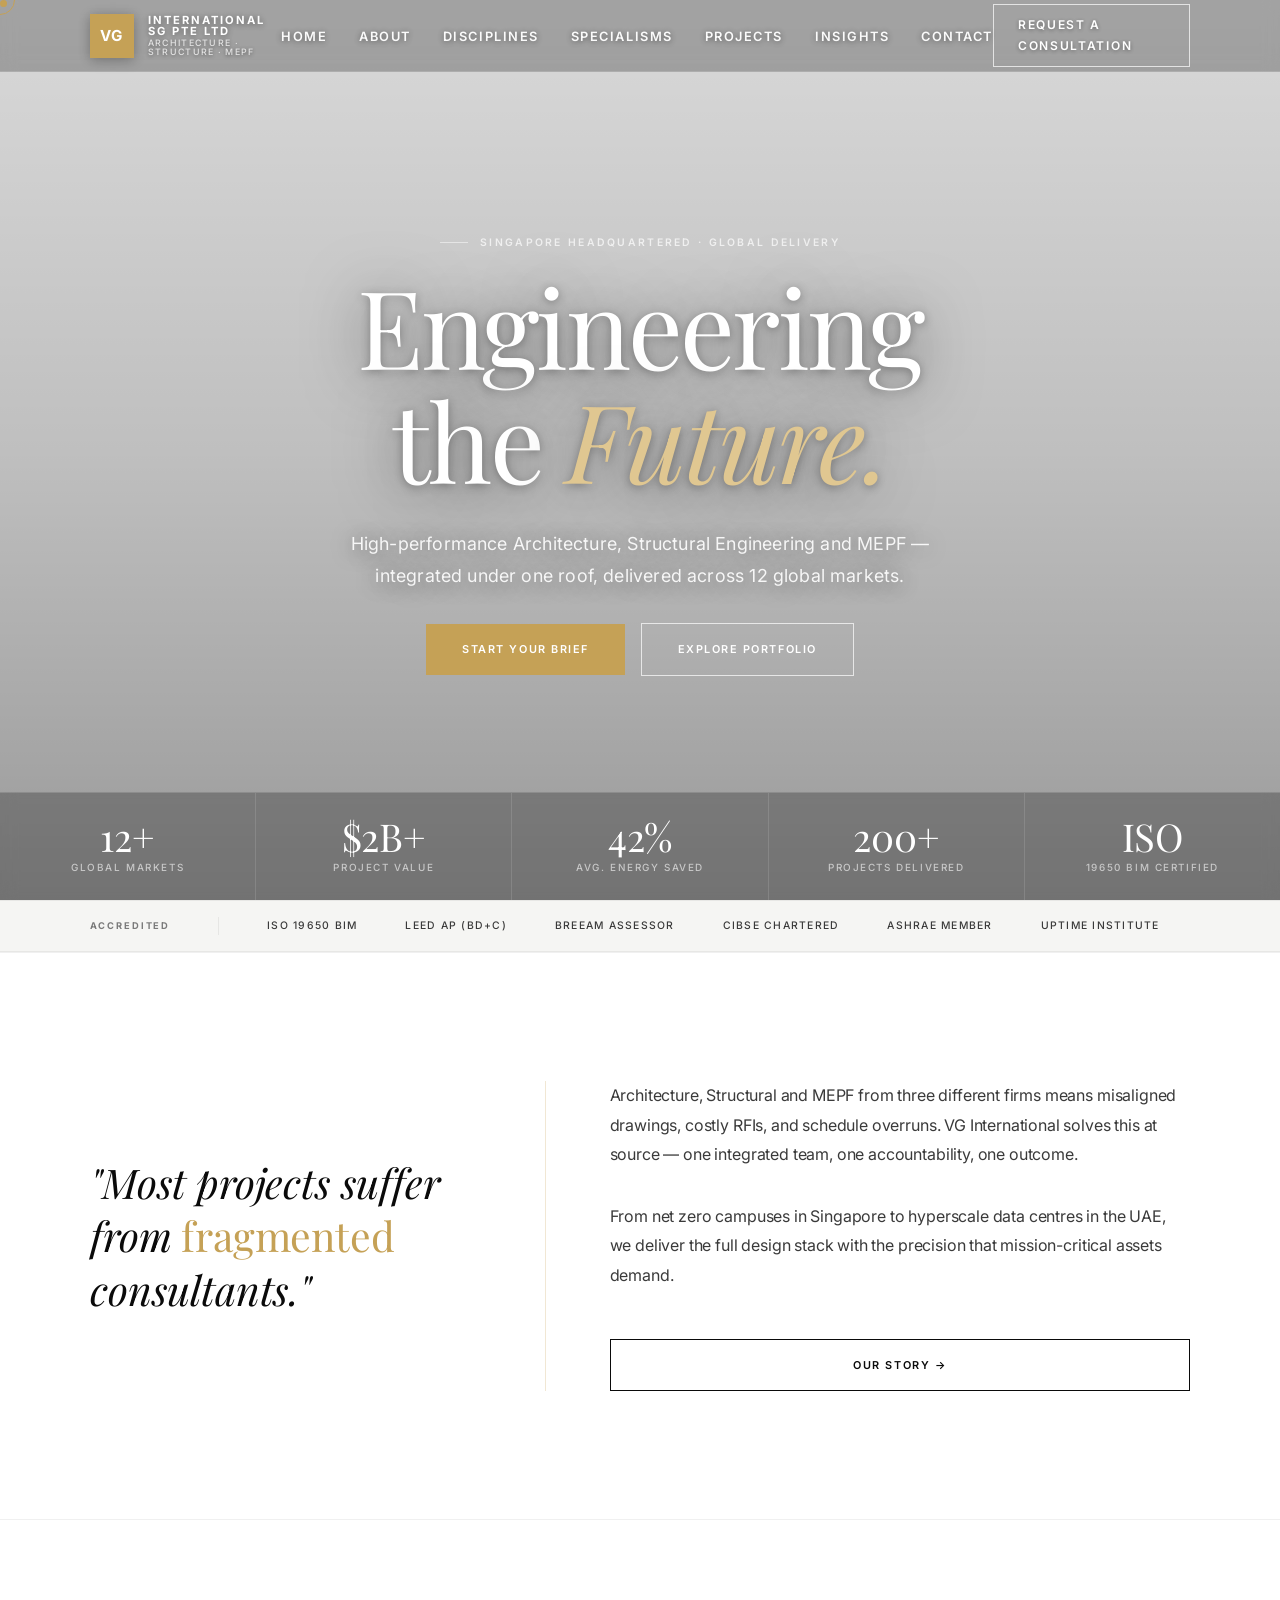
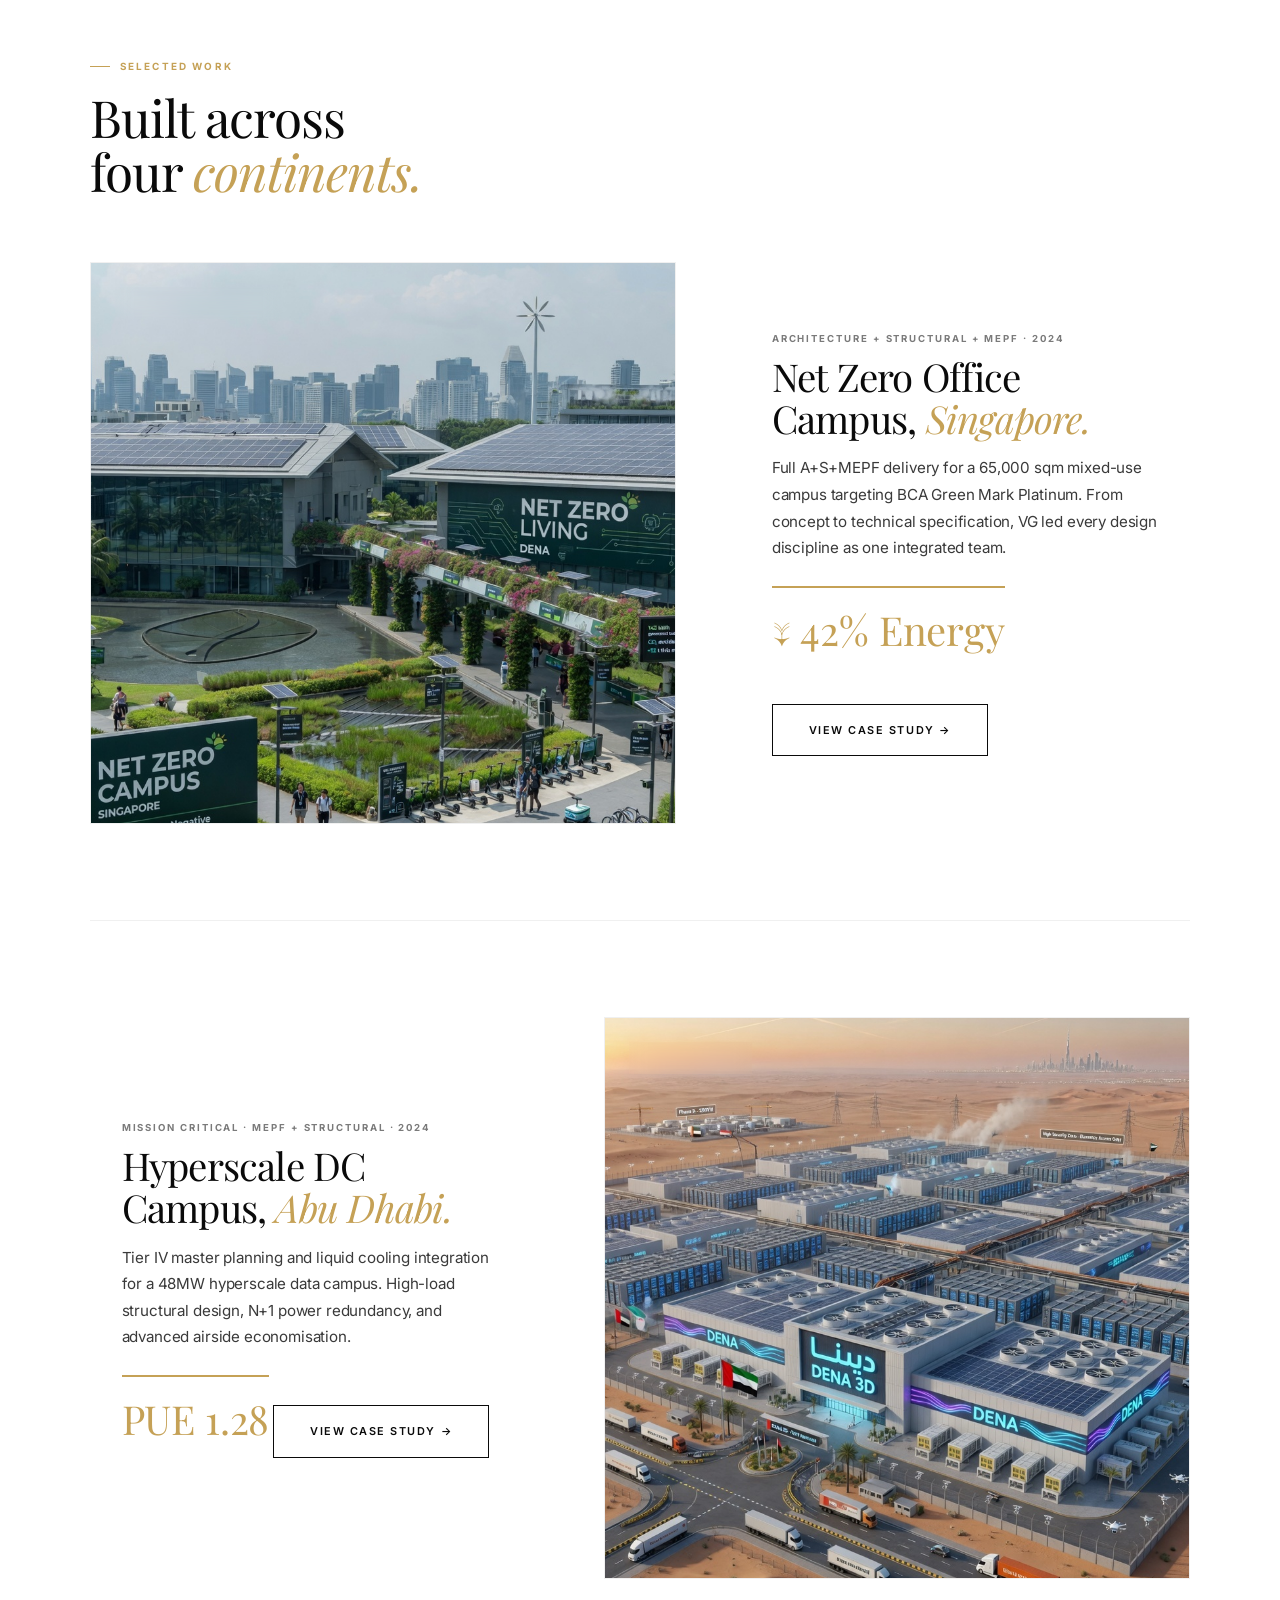
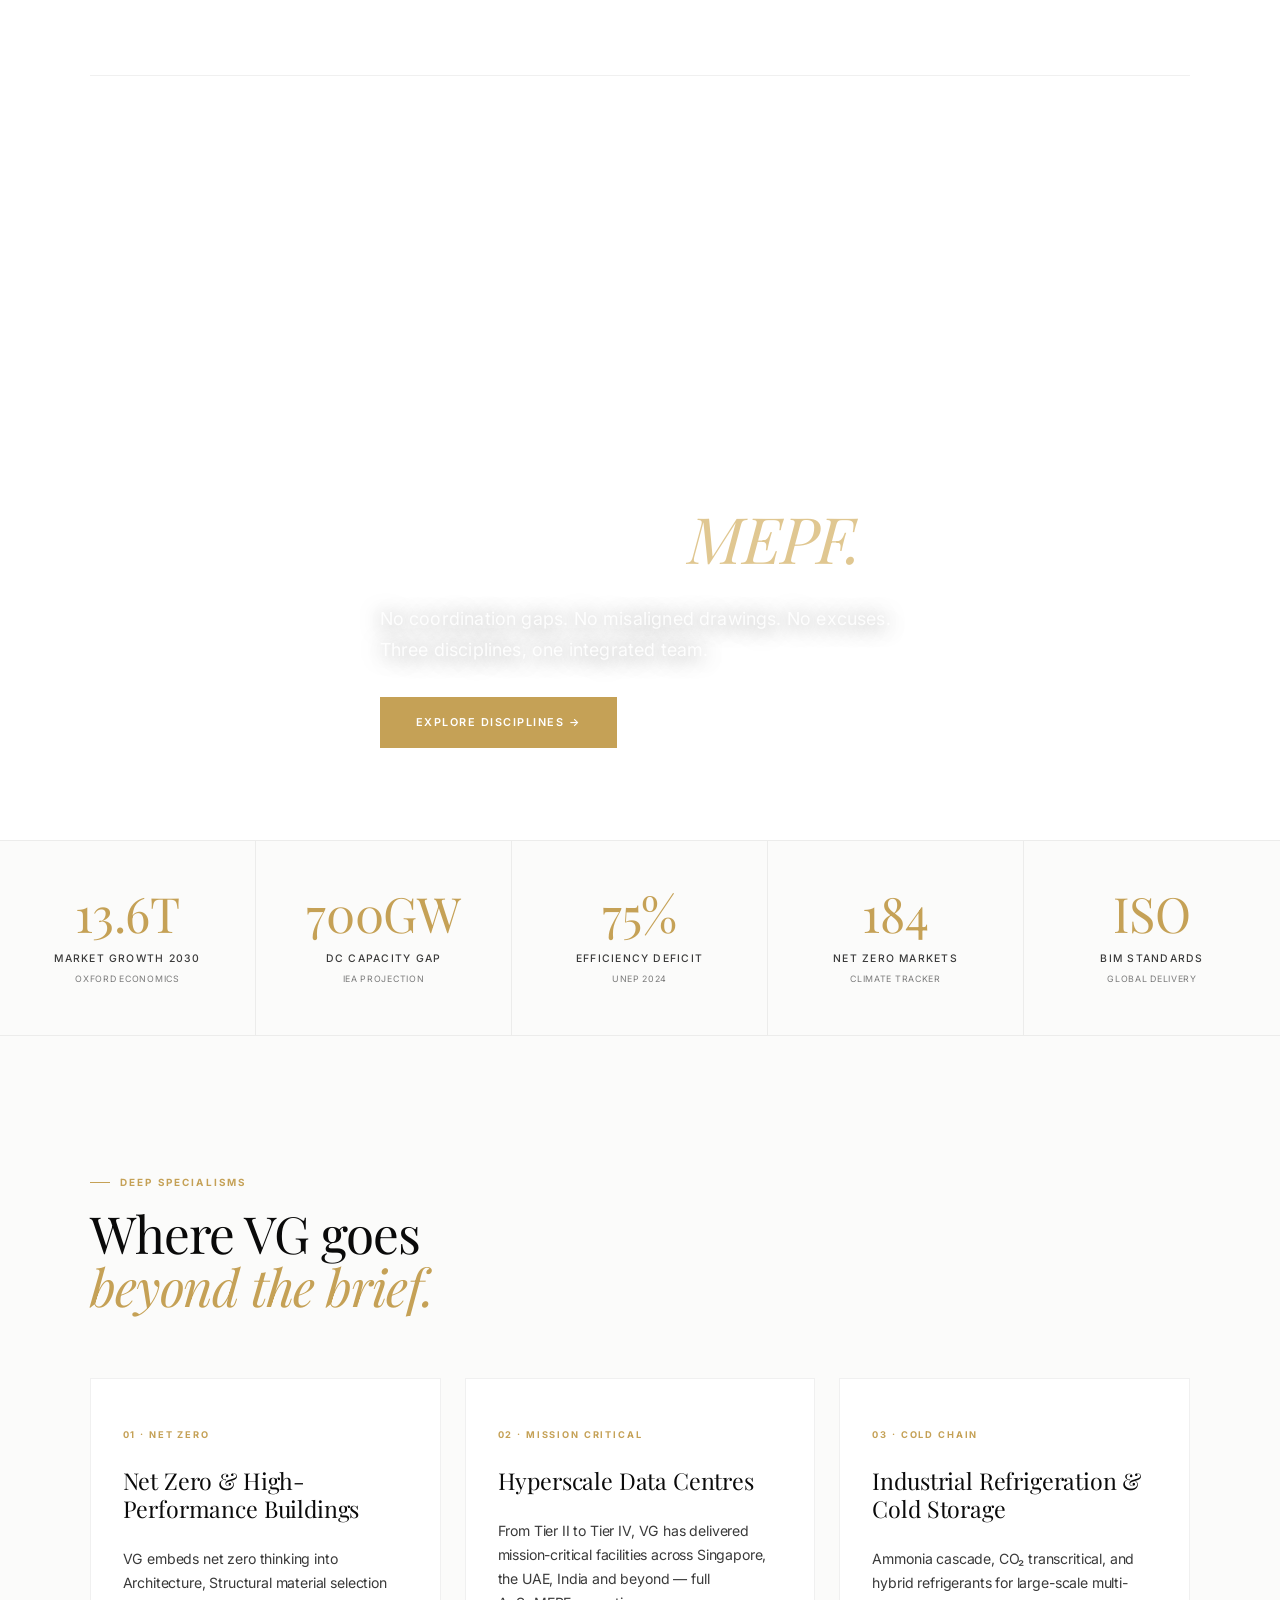
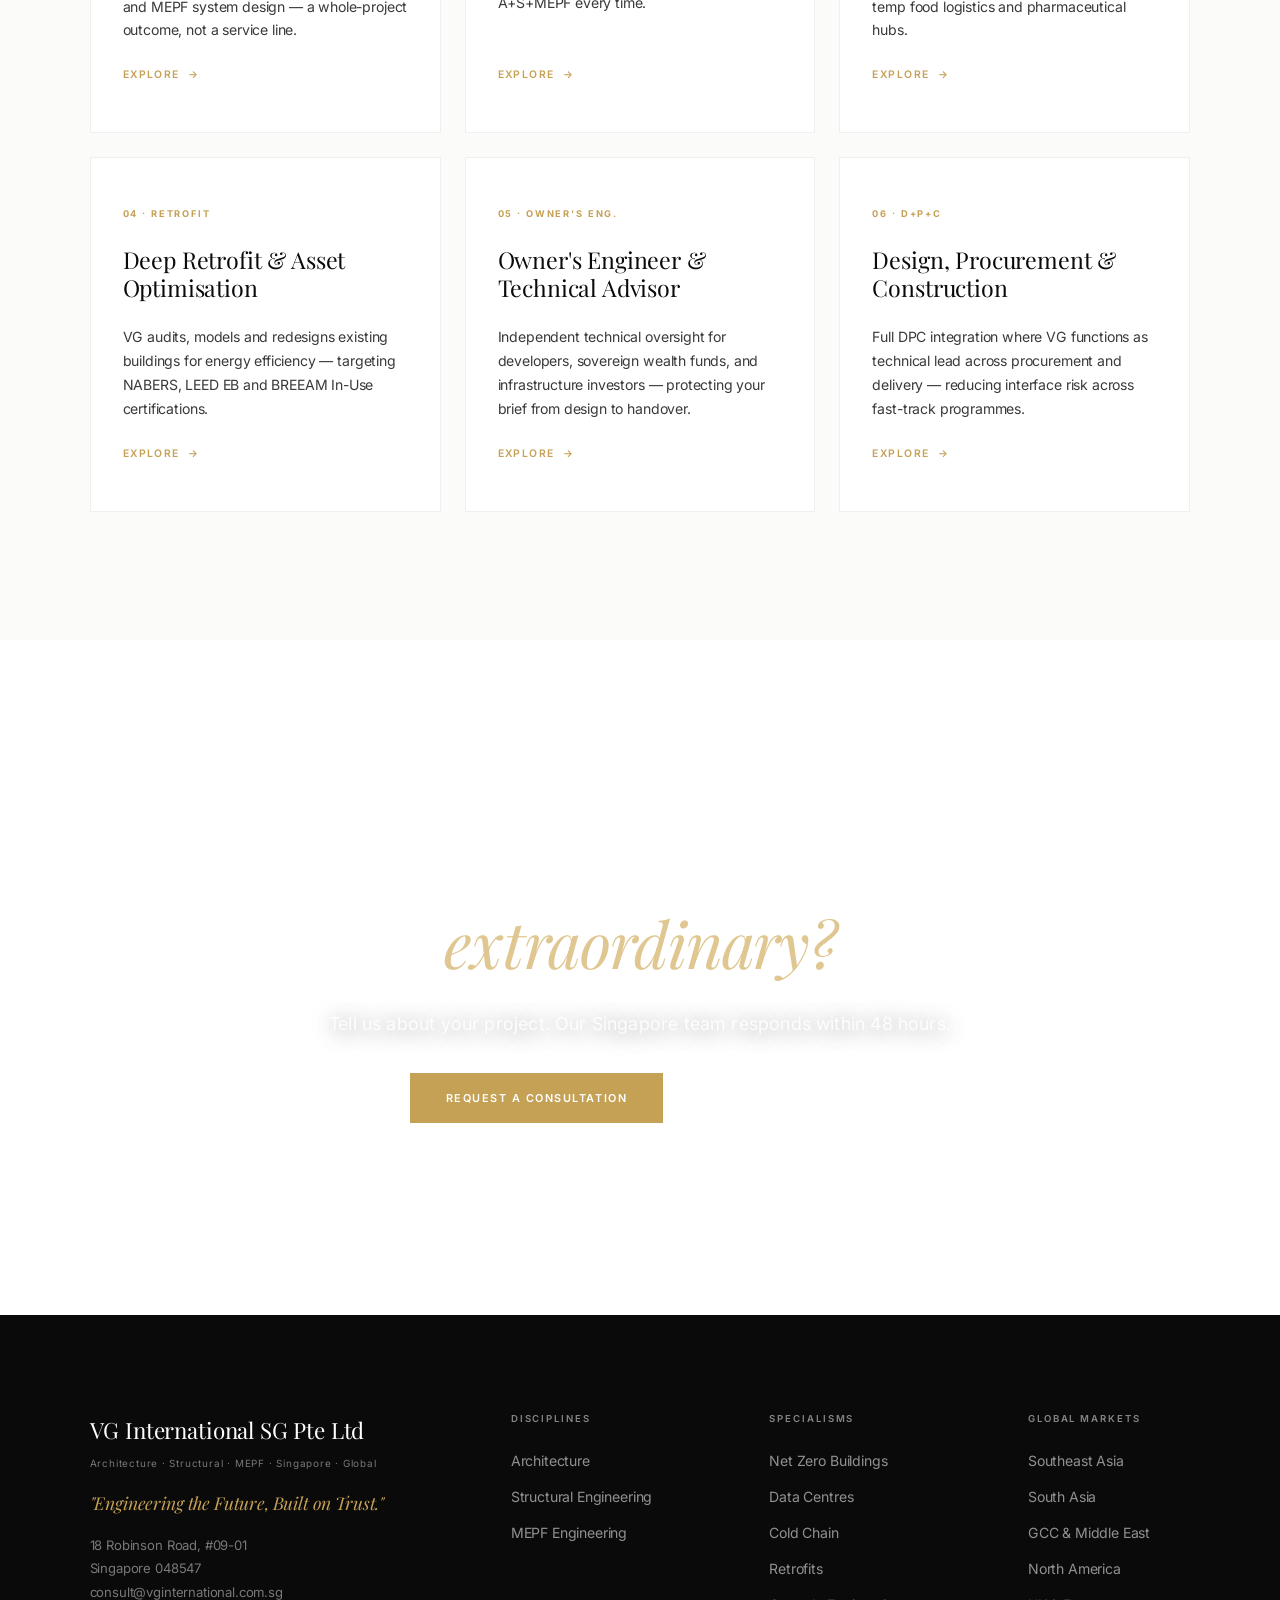
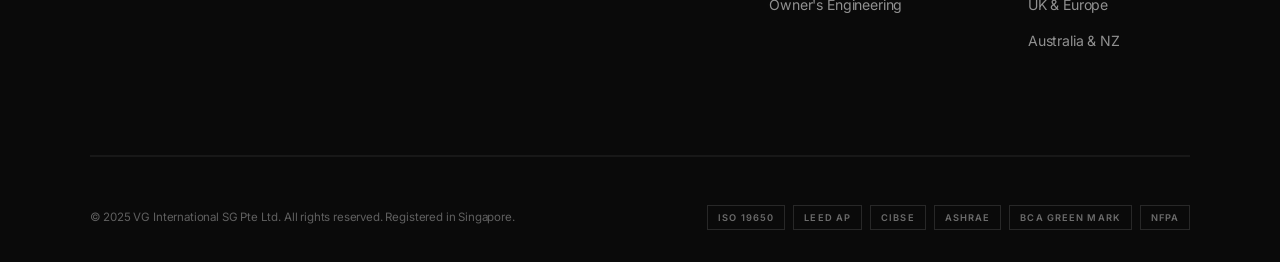
==== index.html @ dfb0352e "update" ====
<!DOCTYPE html>
<html lang="en">
<head>
<meta charset="UTF-8"><meta name="viewport" content="width=device-width,initial-scale=1.0">
<title>VG International SG Pte Ltd — Architecture · Structure · MEPF · Global</title>
<meta name="description" content="VG International SG Pte Ltd is a multi-discipline engineering consultancy delivering Architecture, Structural Engineering and MEPF from Singapore to the world.">
<link rel="preconnect" href="https://fonts.googleapis.com">
<link rel="preconnect" href="https://fonts.gstatic.com" crossorigin>
<link rel="stylesheet" href="css/style.css">
</head>
<body>

<div id="scroll-progress"></div>
<div id="nav-placeholder"></div>

<!-- ═══════════════════════════════════════════
     HERO — Full-screen cinematic video
═══════════════════════════════════════════ -->
<section class="video-hero full-screen">
  <div class="video-hero-bg">
    <video autoplay muted loop playsinline>
      <source src="Public/grok-video-9abbd56e-e507-4a5d-ba86-1cbf303e8865.mp4" type="video/mp4">
    </video>
  </div>
  <div class="video-hero-overlay"></div>

  <div class="video-hero-content">
    <div class="eyebrow eyebrow-white">Singapore Headquartered · Global Delivery</div>
    <h1 class="display-xl">Engineering<br>the <em>Future.</em></h1>
    <p class="hero-sub">High-performance Architecture, Structural Engineering and MEPF — integrated under one roof, delivered across 12 global markets.</p>
    <div class="btn-row center">
      <a href="contact.html" class="btn btn-gold">Start Your Brief</a>
      <a href="projects.html" class="btn btn-outline-white">Explore Portfolio</a>
    </div>
  </div>

  <!-- Stats anchored to bottom of hero -->
  <div class="hero-stats-bar">
    <div class="hstat">
      <div class="hstat-num" data-count="12" data-suffix="+">12+</div>
      <div class="hstat-label">Global Markets</div>
    </div>
    <div class="hstat">
      <div class="hstat-num">$2B+</div>
      <div class="hstat-label">Project Value</div>
    </div>
    <div class="hstat">
      <div class="hstat-num" data-count="42" data-suffix="%">42%</div>
      <div class="hstat-label">Avg. Energy Saved</div>
    </div>
    <div class="hstat">
      <div class="hstat-num" data-count="200" data-suffix="+">200+</div>
      <div class="hstat-label">Projects Delivered</div>
    </div>
    <div class="hstat">
      <div class="hstat-num">ISO</div>
      <div class="hstat-label">19650 BIM Certified</div>
    </div>
  </div>
</section>

<!-- TRUST BAR -->
<div id="trust-placeholder"></div>

<!-- ═══════════════════════════════════════════
     STATEMENT
═══════════════════════════════════════════ -->
<div class="statement-band">
  <div class="inner">
    <blockquote>"Most projects suffer from <em>fragmented</em> consultants."</blockquote>
    <div class="statement-body">
      <p>Architecture, Structural and MEPF from three different firms means misaligned drawings, costly RFIs, and schedule overruns. VG International solves this at source — one integrated team, one accountability, one outcome.</p>
      <p>From net zero campuses in Singapore to hyperscale data centres in the UAE, we deliver the full design stack with the precision that mission-critical assets demand.</p>
      <a href="about.html" class="btn btn-outline-dark mt1 v-start">Our Story →</a>
    </div>
  </div>
</div>

<!-- ═══════════════════════════════════════════
     PORTFOLIO — Magazine gallery with images
═══════════════════════════════════════════ -->
<div class="section">
  <div class="section-header reveal-init">
    <div class="section-tag">Selected Work</div>
    <h2 class="sec-title">Built across<br>four <em>continents.</em></h2>
  </div>

  <!-- Project 01 -->
  <div class="mag-pair reveal-init">
    <div class="mag-image">
      <img src="Public/b9a9eae8-1494-4efa-a86f-757082dbf472.jpg" alt="Net Zero Campus Singapore">
      <div class="mag-label">PROJ 01 · Singapore</div>
    </div>
    <div class="mag-text reveal-init">
      <div class="mag-proj-id">Architecture + Structural + MEPF · 2024</div>
      <h3 class="mag-title">Net Zero Office<br>Campus, <em>Singapore.</em></h3>
      <p class="mag-desc max-600">Full A+S+MEPF delivery for a 65,000 sqm mixed-use campus targeting BCA Green Mark Platinum. From concept to technical specification, VG led every design discipline as one integrated team.</p>
      <div class="mag-metric">↓ 42% Energy</div>
      <a href="projects.html" class="btn btn-outline-dark mt1">View Case Study →</a>
    </div>
  </div>

  <!-- Project 02 (reversed) -->
  <div class="mag-pair reverse reveal-init">
    <div class="mag-image">
      <img src="Public/11a87ec3-4150-4539-be32-1a9145a1db26.jpg" alt="Hyperscale Data Center UAE">
      <div class="mag-label">PROJ 02 · UAE</div>
    </div>
    <div class="mag-text reveal-init">
      <div class="mag-proj-id">Mission Critical · MEPF + Structural · 2024</div>
      <h3 class="mag-title">Hyperscale DC<br>Campus, <em>Abu Dhabi.</em></h3>
      <p class="mag-desc max-600">Tier IV master planning and liquid cooling integration for a 48MW hyperscale data campus. High-load structural design, N+1 power redundancy, and advanced airside economisation.</p>
      <div class="mag-metric">PUE 1.28</div>
      <a href="projects.html" class="btn btn-outline-dark mt1">View Case Study →</a>
    </div>
  </div>
</div>

<!-- ═══════════════════════════════════════════
     VIDEO BREAK — Disciplines teaser
═══════════════════════════════════════════ -->
<section class="video-hero medium m0">
  <div class="video-hero-bg">
    <video autoplay muted loop playsinline>
      <source src="Public/grok-video-4b05b2da-9c78-42ac-9faa-d935e0daa63f.mp4" type="video/mp4">
    </video>
  </div>
  <div class="video-hero-content text-left max-700 pl-side">
    <div class="eyebrow eyebrow-white">One Firm · Total Capability</div>
    <h2 class="display-lg">Architecture.<br>Structural. <em>MEPF.</em></h2>
    <p class="hero-sub mb2">No coordination gaps. No misaligned drawings. No excuses. Three disciplines, one integrated team.</p>
    <a href="disciplines.html" class="btn btn-gold">Explore Disciplines →</a>
  </div>
</section>

<!-- ═══════════════════════════════════════════
     GLOBAL PROOF STATS
═══════════════════════════════════════════ -->
<div class="stats-strip">
  <div class="stat-box">
    <div class="stat-big" data-count="14.4" data-suffix="T">$14.4T</div>
    <div class="stat-label">Market Growth 2030</div>
    <div class="stat-source">Oxford Economics</div>
  </div>
  <div class="stat-box">
    <div class="stat-big">700GW</div>
    <div class="stat-label">DC Capacity Gap</div>
    <div class="stat-source">IEA Projection</div>
  </div>
  <div class="stat-box">
    <div class="stat-big" data-count="80" data-suffix="%">80%</div>
    <div class="stat-label">Efficiency Deficit</div>
    <div class="stat-source">UNEP 2024</div>
  </div>
  <div class="stat-box">
    <div class="stat-big" data-count="195">195</div>
    <div class="stat-label">Net Zero Markets</div>
    <div class="stat-source">Climate Tracker</div>
  </div>
  <div class="stat-box">
    <div class="stat-big">ISO</div>
    <div class="stat-label">BIM Standards</div>
    <div class="stat-source">Global delivery</div>
  </div>
</div>

<!-- ═══════════════════════════════════════════
     SPECIALISMS GRID
═══════════════════════════════════════════ -->
<section class="section-alt">
  <div class="inner">
    <div class="section-header reveal-init">
      <div class="section-tag">Deep Specialisms</div>
      <h2 class="sec-title">Where VG goes<br><em>beyond the brief.</em></h2>
    </div>
    <div class="spec-grid">
      <a href="specialisms.html#netzero" class="spec-card reveal-init">
        <div class="sc-num">01 · Net Zero</div>
        <div class="sc-title">Net Zero &amp; High-Performance Buildings</div>
        <div class="sc-text">VG embeds net zero thinking into Architecture, Structural material selection and MEPF system design — a whole-project outcome, not a service line.</div>
        <div class="sc-link">Explore</div>
      </a>
      <a href="specialisms.html#datacenter" class="spec-card reveal-init">
        <div class="sc-num">02 · Mission Critical</div>
        <div class="sc-title">Hyperscale Data Centres</div>
        <div class="sc-text">From Tier II to Tier IV, VG has delivered mission-critical facilities across Singapore, the UAE, India and beyond — full A+S+MEPF every time.</div>
        <div class="sc-link">Explore</div>
      </a>
      <a href="specialisms.html#coldchain" class="spec-card reveal-init">
        <div class="sc-num">03 · Cold Chain</div>
        <div class="sc-title">Industrial Refrigeration &amp; Cold Storage</div>
        <div class="sc-text">Ammonia cascade, CO₂ transcritical, and hybrid refrigerants for large-scale multi-temp food logistics and pharmaceutical hubs.</div>
        <div class="sc-link">Explore</div>
      </a>
      <a href="specialisms.html#retrofit" class="spec-card reveal-init">
        <div class="sc-num">04 · Retrofit</div>
        <div class="sc-title">Deep Retrofit &amp; Asset Optimisation</div>
        <div class="sc-text">VG audits, models and redesigns existing buildings for energy efficiency — targeting NABERS, LEED EB and BREEAM In-Use certifications.</div>
        <div class="sc-link">Explore</div>
      </a>
      <a href="specialisms.html#owners" class="spec-card reveal-init">
        <div class="sc-num">05 · Owner's Eng.</div>
        <div class="sc-title">Owner's Engineer &amp; Technical Advisor</div>
        <div class="sc-text">Independent technical oversight for developers, sovereign wealth funds, and infrastructure investors — protecting your brief from design to handover.</div>
        <div class="sc-link">Explore</div>
      </a>
      <a href="specialisms.html#dpc" class="spec-card reveal-init">
        <div class="sc-num">06 · D+P+C</div>
        <div class="sc-title">Design, Procurement &amp; Construction</div>
        <div class="sc-text">Full DPC integration where VG functions as technical lead across procurement and delivery — reducing interface risk across fast-track programmes.</div>
        <div class="sc-link">Explore</div>
      </a>
    </div>
  </div>
</section>

<!-- ═══════════════════════════════════════════
     VIDEO BREAK — Specialisms / CTA
═══════════════════════════════════════════ -->
<section class="video-hero tall m0">
  <div class="video-hero-bg">
    <video autoplay muted loop playsinline>
      <source src="Public/grok-video-a93527ab-5ca3-4bed-82b3-470a1e8af33f.mp4" type="video/mp4">
    </video>
  </div>
  <div class="video-hero-content v-start text-center mb2">
    <div class="eyebrow eyebrow-white">What We Build</div>
    <h2 class="display-lg">Ready to build something<br><em>extraordinary?</em></h2>
    <p class="hero-sub mb2">Tell us about your project. Our Singapore team responds within 48 hours.</p>
    <div class="btn-row center">
      <a href="contact.html" class="btn btn-gold">Request a Consultation</a>
      <a href="about.html" class="btn btn-outline-white">Learn About VG</a>
    </div>
  </div>
</section>

<div id="footer-placeholder"></div>
<script src="js/shared.js"></script>
</body>
</html>
---- css/style.css ----
@import url('https://fonts.googleapis.com/css2?family=Playfair+Display:ital,wght@0,400;0,600;0,700;1,400;1,600&family=Inter:wght@300;400;500;600&display=swap');

/* ============================
   DESIGN TOKENS
   ============================ */
:root {
  /* Backgrounds */
  --bg:           #FFFFFF;
  --bg-2:         #FBFBFA;
  --bg-3:         #F5F5F3;
  --bg-dark:      #0F0F0F;

  /* Text */
  --ink:          #0A0A0A;
  --ink-2:        #3A3A3A;
  --ink-3:        #7A7A7A;
  --ink-inv:      #FFFFFF;

  /* Gold Accent - Refined for elegance */
  --gold:         #C5A156;
  --gold-light:   #E0C791;
  --gold-deep:    #94783E;

  /* Fonts */
  --f-display:    'Playfair Display', Georgia, serif;
  --f-body:       'Inter', -apple-system, BlinkMacSystemFont, "Segoe UI", Roboto, sans-serif;

  /* Strict Spacing Scale (8pt system) */
  --s1: 4px; --s2: 8px; --s3: 16px; --s4: 24px;
  --s5: 32px; --s6: 48px; --s7: 64px; --s8: 96px;
  --s9: 128px;
  --s10: 160px;

  /* Layout */
  --max-w: 1280px;
  --side:  7vw;

  /* Borders & Shadows - Subtle and clean */
  --border:       rgba(0,0,0,0.06);
  --border-gold:  rgba(197,161,86,0.25);
  --shadow-sm:    0 2px 12px rgba(0,0,0,0.04);
  --shadow:       0 8px 32px rgba(0,0,0,0.05);
  --shadow-lg:    0 24px 80px rgba(0,0,0,0.08);

  /* Easing */
  --ease:         cubic-bezier(0.2, 0.8, 0.2, 1);
}

/* ============================
   RESET & BASE
   ============================ */
*, *::before, *::after { box-sizing: border-box; margin: 0; padding: 0; }
html { scroll-behavior: smooth; font-size: 16px; }

body {
  font-family: var(--f-body);
  background: var(--bg);
  color: var(--ink);
  overflow-x: hidden;
  -webkit-font-smoothing: antialiased;
  -moz-osx-font-smoothing: grayscale;
  line-height: 1.7; /* Increased for better legibility */
  letter-spacing: -0.01em;
}

img, video { display: block; max-width: 100%; }
a { text-decoration: none; color: inherit; }

/* ============================
   SCROLL PROGRESS
   ============================ */
#scroll-progress {
  position: fixed; top: 0; left: 0;
  height: 2px; width: 0%;
  background: var(--gold);
  z-index: 9999;
  transition: width 0.08s linear;
}

/* ============================
   NAV
   ============================ */
nav {
  position: fixed;
  top: 0; left: 0; right: 0;
  z-index: 1000;
  display: flex;
  align-items: center;
  justify-content: space-between;
  padding: 0 var(--side);
  height: 72px;
  background: transparent;
  transition: background 0.4s var(--ease), height 0.4s var(--ease), backdrop-filter 0.4s var(--ease);
}

nav.scrolled {
  height: 56px;
  background: rgba(255,255,255,0.96);
  backdrop-filter: blur(16px);
  border-bottom: 1px solid var(--border);
}

.nav-logo {
  display: flex; align-items: center; gap: 14px;
  text-decoration: none;
}

.nav-logo-mark {
  width: 44px; height: 44px;
  background: var(--gold);
  display: flex; align-items: center; justify-content: center;
  font-family: var(--f-body);
  font-size: 0.95rem;
  font-weight: 700;
  color: white;
  letter-spacing: 0.05em;
  flex-shrink: 0;
}

.nav-logo-info {
  display: flex;
  flex-direction: column;
  gap: 2px;
  justify-content: center;
}

.nav-logo-name {
  font-family: var(--f-body);
  font-size: 0.7rem;
  font-weight: 700;
  color: var(--ink);
  letter-spacing: 0.18em;
  text-transform: uppercase;
  line-height: 1;
}

.nav-logo-sub {
  font-family: var(--f-body);
  font-size: 0.55rem;
  font-weight: 500;
  color: var(--ink-3);
  letter-spacing: 0.15em;
  text-transform: uppercase;
  line-height: 1;
}

.nav-links {
  display: flex; align-items: center;
  list-style: none; gap: var(--s5);
}

.nav-links a {
  font-family: var(--f-body);
  font-size: 0.8rem;
  font-weight: 600;
  letter-spacing: 0.12em;
  text-transform: uppercase;
  color: var(--ink);
  opacity: 0.75;
  transition: opacity 0.2s, color 0.2s;
}

.nav-links a:hover, .nav-links a.active { opacity: 1; color: var(--gold); }

/* When nav is over video — frosted glass blur effect to match bottom stats bar */
nav.on-video {
  background: rgba(0,0,0,0.25);
  backdrop-filter: blur(8px);
  border-bottom: 1px solid rgba(255,255,255,0.15);
}

nav.on-video .nav-links a,
nav.on-video .nav-logo-name {
  color: #FFFFFF;
  text-shadow: 0 1px 6px rgba(0,0,0,0.5);
  opacity: 1;
}
nav.on-video .nav-logo-sub {
  color: rgba(255,255,255,0.75);
  text-shadow: 0 1px 4px rgba(0,0,0,0.5);
}
nav.on-video .nav-logo-mark {
  background: var(--gold);
  box-shadow: 0 2px 12px rgba(0,0,0,0.3);
}
nav.on-video .nav-cta {
  border-color: rgba(255,255,255,0.7);
  color: white;
  text-shadow: 0 1px 4px rgba(0,0,0,0.4);
  font-size: 0.75rem;
}
nav.on-video .nav-links a { opacity: 0.95; }
nav.on-video .nav-links a:hover { color: var(--gold-light); opacity: 1; text-shadow: none; }

/* Scrolled state — clean dark on white, hide the before gradient */
nav.scrolled::before { opacity: 0; display: none; }
nav.scrolled .nav-logo-name { color: var(--ink); text-shadow: none; }
nav.scrolled .nav-logo-sub  { color: var(--ink-3); text-shadow: none; }
nav.scrolled .nav-links a   { color: var(--ink); text-shadow: none; opacity: 0.7; }


.nav-cta {
  font-family: var(--f-body);
  font-size: 0.68rem;
  font-weight: 600;
  letter-spacing: 0.14em;
  text-transform: uppercase;
  border: 1.5px solid var(--ink);
  color: var(--ink);
  padding: 10px 24px;
  transition: all 0.4s var(--ease);
}

.nav-cta:hover {
  background: var(--gold);
  border-color: var(--gold);
  color: white;
  transform: translateY(-1px);
}

/* ============================
   VIDEO HERO SYSTEM
   ============================ */
.video-hero {
  position: relative;
  width: 100%;
  overflow: hidden;
  display: flex; align-items: center; justify-content: center;
}

.video-hero.full-screen { height: 100vh; }
.video-hero.tall { height: 75vh; }
.video-hero.medium { height: 60vh; }

.video-hero-bg {
  position: absolute;
  inset: 0;
  z-index: 0;
}

.video-hero-bg video,
.video-hero-bg img {
  width: 100%; height: 100%;
  object-fit: cover;
  display: block;
}

/* Clean architectural overlay - subtle darken to make white text pop without hiding the video */
.video-hero-overlay {
  position: absolute; inset: 0; z-index: 1;
  background: linear-gradient(
    to bottom,
    rgba(0,0,0,0.15) 0%,
    rgba(0,0,0,0.25) 50%,
    rgba(0,0,0,0.4) 100%
  );
}

.video-hero-content {
  position: relative; z-index: 2;
  text-align: center;
  padding: 0 var(--side);
  max-width: 1100px;
  width: 100%;
}

/* ============================
   DISPLAY TYPOGRAPHY
   ============================ */
.display-xl {
  font-family: var(--f-display);
  font-size: clamp(3.2rem, 8.5vw, 8rem);
  font-weight: 400;
  line-height: 1.05;
  letter-spacing: -0.025em;
  color: white;
  text-shadow: 0 4px 60px rgba(0,0,0,0.6), 0 2px 10px rgba(0,0,0,0.3);
}

.display-xl em {
  font-style: italic;
  font-weight: 400;
  color: var(--gold-light);
  text-shadow: 0 4px 60px rgba(0,0,0,0.6), 0 2px 10px rgba(0,0,0,0.3);
}

.display-lg {
  font-family: var(--f-display);
  font-size: clamp(2.5rem, 5vw, 5.5rem);
  font-weight: 400;
  line-height: 1.05;
  letter-spacing: -0.02em;
  color: white;
}

.display-lg em { font-style: italic; color: var(--gold-light); }

.display-section {
  font-family: var(--f-display);
  font-size: clamp(2.2rem, 4.5vw, 4.2rem);
  font-weight: 400;
  line-height: 1.1;
  letter-spacing: -0.02em;
  color: var(--ink);
}

.display-section em { font-style: italic; color: var(--gold); }

.hero-sub {
  font-family: var(--f-body);
  font-size: clamp(0.95rem, 1.4vw, 1.15rem);
  font-weight: 400;
  color: rgba(255,255,255,0.9);
  max-width: 640px;
  margin: var(--s5) auto 0;
  line-height: 1.75;
  letter-spacing: 0.01em;
  text-shadow: 0 2px 20px rgba(0,0,0,0.5);
}

/* Eyebrow label */
.eyebrow {
  display: inline-flex; align-items: center; gap: 12px;
  font-family: var(--f-body);
  font-size: 0.65rem;
  font-weight: 600;
  letter-spacing: 0.22em;
  text-transform: uppercase;
  color: var(--gold);
  margin-bottom: var(--s3);
}

.eyebrow::before {
  content: '';
  width: 28px; height: 1px;
  background: var(--gold);
  flex-shrink: 0;
}

.eyebrow-white {
  color: rgba(255,255,255,0.7);
  margin-bottom: var(--s3);
}

.eyebrow-white::before { background: rgba(255,255,255,0.5); }

/* ============================
   BUTTONS
   ============================ */
.btn-row {
  display: flex; align-items: center;
  gap: var(--s3); flex-wrap: wrap;
  margin-top: var(--s5);
}

.btn-row.center { justify-content: center; }

.btn {
  display: inline-flex; align-items: center; justify-content: center;
  font-family: var(--f-body);
  font-size: 0.68rem;
  font-weight: 600;
  letter-spacing: 0.14em;
  text-transform: uppercase;
  padding: 16px 36px;
  transition: all 0.4s var(--ease);
  cursor: pointer;
  border: none;
  white-space: nowrap;
}

.btn-gold {
  background: var(--gold);
  color: white;
}
.btn-gold:hover { 
  background: var(--gold-deep); 
  transform: translateY(-2px); 
  box-shadow: 0 12px 32px rgba(197,161,86,0.35); 
}

.btn-outline-white {
  background: transparent;
  border: 1.5px solid rgba(255,255,255,0.7);
  color: white;
}
.btn-outline-white:hover { 
  background: rgba(255,255,255,0.1); 
  border-color: white; 
  transform: translateY(-1px);
}

.btn-outline-dark {
  background: transparent;
  border: 1.5px solid var(--ink);
  color: var(--ink);
}
.btn-outline-dark:hover { 
  background: var(--ink); 
  color: white; 
  transform: translateY(-1px);
}

/* ============================
   HERO STATS BAR
   ============================ */
.hero-stats-bar {
  position: absolute;
  bottom: 0; left: 0; right: 0;
  z-index: 3;
  display: flex;
  border-top: 1px solid rgba(255,255,255,0.15);
  background: rgba(0,0,0,0.25);
  backdrop-filter: blur(8px);
}

.hstat {
  flex: 1;
  padding: var(--s4) var(--s4);
  text-align: center;
  border-right: 1px solid rgba(255,255,255,0.12);
}

.hstat:last-child { border-right: none; }

.hstat-num {
  font-family: var(--f-display);
  font-size: clamp(1.8rem, 3vw, 2.8rem);
  font-weight: 400;
  color: white;
  line-height: 1;
  margin-bottom: 4px;
}

.hstat-label {
  font-family: var(--f-body);
  font-size: 0.62rem;
  font-weight: 500;
  letter-spacing: 0.16em;
  text-transform: uppercase;
  color: rgba(255,255,255,0.6);
}

/* ============================
   SECTION LAYOUT
   ============================ */
.section {
  padding: var(--s9) var(--side);
  max-width: calc(var(--max-w) + var(--side)*2);
  margin: 0 auto;
}

.section-sm { 
  padding: var(--s7) var(--side); 
  max-width: calc(var(--max-w) + var(--side)*2); 
  margin: 0 auto; 
}

.section-alt {
  background: var(--bg-2);
  width: 100%;
  padding: var(--s9) var(--side);
}

.section-alt > .inner { max-width: var(--max-w); margin: 0 auto; }

.section-header { margin-bottom: var(--s7); }

/* Section tag */
.section-tag {
  display: inline-flex; align-items: center; gap: 10px;
  font-family: var(--f-body);
  font-size: 0.62rem;
  font-weight: 700;
  letter-spacing: 0.22em;
  text-transform: uppercase;
  color: var(--gold);
  margin-bottom: var(--s3);
}

.section-tag::before {
  content: '';
  width: 20px; height: 1px;
  background: var(--gold);
}

h2.sec-title {
  font-family: var(--f-display);
  font-size: clamp(2rem, 4vw, 4rem);
  font-weight: 400;
  line-height: 1.05;
  letter-spacing: -0.02em;
  color: var(--ink);
}

h2.sec-title em { font-style: italic; color: var(--gold); }

/* ============================
   MAGAZINE GALLERY
   ============================ */
.mag-pair {
  display: grid;
  grid-template-columns: 1.4fr 1fr;
  align-items: center;
  gap: var(--s8);
  padding-bottom: var(--s8);
  border-bottom: 1px solid var(--border);
  margin-bottom: var(--s8);
}

.mag-pair.reverse { grid-template-columns: 1fr 1.4fr; }
.mag-pair.reverse .mag-image { order: 2; }
.mag-pair.reverse .mag-text  { order: 1; }

.mag-image {
  position: relative;
  overflow: hidden;
  border: 1px solid var(--border);
}

.mag-image img {
  width: 100%; height: 560px;
  object-fit: cover;
  display: block;
  transition: transform 1.5s var(--ease);
}

.mag-image:hover img { transform: scale(1.05); }

.mag-label {
  position: absolute;
  top: var(--s4); left: var(--s4);
  font-family: var(--f-body);
  font-size: 0.6rem;
  font-weight: 700;
  letter-spacing: 0.2em;
  text-transform: uppercase;
  color: var(--gold);
  background: rgba(255,255,255,0.95);
  padding: 8px 16px;
  backdrop-filter: blur(8px);
  box-shadow: var(--shadow-sm);
}

.mag-text { padding-right: var(--s5); }
.mag-pair.reverse .mag-text { padding-right: 0; padding-left: var(--s5); }

.mag-proj-id {
  font-family: var(--f-body);
  font-size: 0.6rem;
  font-weight: 700;
  letter-spacing: 0.2em;
  text-transform: uppercase;
  color: var(--ink-3);
  margin-bottom: var(--s2);
}

.mag-title {
  font-family: var(--f-display);
  font-size: clamp(2rem, 3vw, 3.2rem);
  font-weight: 400;
  line-height: 1.1;
  letter-spacing: -0.02em;
  color: var(--ink);
  margin-bottom: var(--s3);
}

.mag-title em { font-style: italic; color: var(--gold); }

.mag-desc {
  font-family: var(--f-body);
  font-size: 0.95rem;
  color: var(--ink-2);
  line-height: 1.75;
  margin-bottom: var(--s4);
}

.mag-metric {
  display: inline-block;
  font-family: var(--f-display);
  font-size: 2.5rem;
  font-weight: 400;
  color: var(--gold);
  border-top: 2px solid var(--gold);
  padding-top: var(--s2);
  margin-bottom: var(--s4);
}

/* ============================
   TRUST / CREDENTIALS BAR
   ============================ */
.trust-bar {
  background: var(--bg-3);
  border-top: 1px solid var(--border);
  border-bottom: 1px solid var(--border);
  padding: var(--s3) var(--side);
  overflow: hidden;
}

.trust-bar-inner {
  display: flex; align-items: center; gap: var(--s6);
  max-width: var(--max-w); margin: 0 auto;
  flex-wrap: nowrap;
  overflow-x: auto;
  scrollbar-width: none;
}

.trust-bar-inner::-webkit-scrollbar { display: none; }

.trust-label {
  font-family: var(--f-body);
  font-size: 0.58rem;
  font-weight: 700;
  letter-spacing: 0.2em;
  text-transform: uppercase;
  color: var(--ink-3);
  white-space: nowrap;
  flex-shrink: 0;
}

.trust-divider { width: 1px; height: 18px; background: var(--border); flex-shrink: 0; }

.trust-item {
  font-family: var(--f-body);
  font-size: 0.65rem;
  font-weight: 500;
  letter-spacing: 0.12em;
  text-transform: uppercase;
  color: var(--ink-2);
  white-space: nowrap;
  flex-shrink: 0;
  transition: color 0.2s;
}

.trust-item:hover { color: var(--gold); }

/* ============================
   STATEMENT BAND
   ============================ */
.statement-band {
  padding: var(--s9) var(--side);
  border-top: 1px solid var(--border);
  border-bottom: 1px solid var(--border);
  background: var(--bg);
}

.statement-band .inner {
  max-width: 1100px; margin: 0 auto;
  display: grid;
  grid-template-columns: 1fr 1.8fr;
  gap: var(--s8);
  align-items: center; /* Changed from start to center for better balance */
}

.statement-band blockquote {
  font-family: var(--f-display);
  font-size: clamp(1.8rem, 3.2vw, 2.8rem);
  font-weight: 400;
  font-style: italic;
  line-height: 1.3;
  color: var(--ink);
}

.statement-band blockquote em { color: var(--gold); font-style: normal; }

.statement-body {
  display: flex; flex-direction: column; gap: var(--s5);
  padding-left: var(--s7);
  border-left: 1.5px solid var(--border-gold);
}

.statement-body p {
  font-size: 1rem;
  line-height: 1.85;
  color: var(--ink-2);
}

/* ============================
   SPEC / CAPABILITY CARDS
   ============================ */
.spec-grid {
  display: grid;
  grid-template-columns: repeat(3, 1fr);
  gap: var(--s4);
  margin-top: var(--s6);
}

.spec-card {
  border: 1px solid var(--border);
  padding: var(--s6) var(--s5);
  background: var(--bg);
  transition: all 0.5s var(--ease);
  display: flex;
  flex-direction: column;
  gap: var(--s4);
}

.spec-card:hover {
  border-color: var(--gold);
  transform: translateY(-8px);
  box-shadow: var(--shadow-lg);
}

.sc-num {
  font-family: var(--f-body);
  font-size: 0.58rem;
  font-weight: 700;
  letter-spacing: 0.2em;
  text-transform: uppercase;
  color: var(--gold);
}

.sc-title {
  font-family: var(--f-display);
  font-size: 1.45rem;
  font-weight: 400;
  color: var(--ink);
  line-height: 1.2;
}

.sc-text {
  font-family: var(--f-body);
  font-size: 0.88rem;
  color: var(--ink-2);
  line-height: 1.7;
  flex-grow: 1;
}

.sc-link {
  font-family: var(--f-body);
  font-size: 0.65rem;
  font-weight: 600;
  letter-spacing: 0.14em;
  text-transform: uppercase;
  color: var(--gold);
  display: flex; align-items: center; gap: 8px;
}

.sc-link::after {
  content: '→';
  transition: transform 0.2s;
}

.spec-card:hover .sc-link::after { transform: translateX(4px); }

/* ============================
   STATS STRIP
   ============================ */
.stats-strip {
  display: grid;
  grid-template-columns: repeat(5, 1fr);
  border-top: 1px solid var(--border);
  border-bottom: 1px solid var(--border);
  background: var(--bg-2);
}

.stat-box {
  padding: var(--s6) var(--s4);
  text-align: center;
  border-right: 1px solid var(--border);
}

.stat-box:last-child { border-right: none; }

.stat-big {
  font-family: var(--f-display);
  font-size: clamp(2.2rem, 3.8vw, 3.6rem);
  font-weight: 400;
  color: var(--gold);
  line-height: 1;
  margin-bottom: 12px;
}

.stat-label {
  font-family: var(--f-body);
  font-size: 0.65rem;
  font-weight: 500;
  letter-spacing: 0.12em;
  text-transform: uppercase;
  color: var(--ink-2);
}

.stat-source {
  font-family: var(--f-body);
  font-size: 0.55rem;
  color: var(--ink-3);
  margin-top: 4px;
  letter-spacing: 0.08em;
  text-transform: uppercase;
}

/* ============================
   PROJECT CARDS
   ============================ */
.proj-grid {
  display: grid;
  grid-template-columns: repeat(3, 1fr);
  gap: var(--s3);
}

.proj-card {
  overflow: hidden;
  border: 1px solid var(--border);
  background: var(--bg);
  display: flex; flex-direction: column;
  transition: all 0.45s var(--ease);
}

.proj-card:hover { border-color: var(--gold); transform: translateY(-6px); box-shadow: var(--shadow-lg); }

.proj-thumb {
  height: 260px;
  background: var(--bg-3);
  display: flex; align-items: center; justify-content: center;
  overflow: hidden;
  font-size: 3.5rem;
  position: relative;
}

.proj-thumb img { width: 100%; height: 100%; object-fit: cover; transition: transform 1s var(--ease); }
.proj-card:hover .proj-thumb img { transform: scale(1.06); }

.proj-body { padding: var(--s4); flex-grow: 1; display: flex; flex-direction: column; gap: var(--s2); }

.proj-tags { display: flex; gap: 8px; flex-wrap: wrap; }

.proj-tag {
  font-family: var(--f-body);
  font-size: 0.58rem;
  font-weight: 600;
  letter-spacing: 0.14em;
  text-transform: uppercase;
  padding: 4px 10px;
  border: 1px solid var(--border);
  color: var(--ink-2);
}

.pt-sea { border-color: #2DD4BF33; color: #0D9488; }
.pt-gcc { border-color: #F59E0B33; color: #B45309; }
.pt-ind { border-color: #818CF833; color: #4F46E5; }

.proj-title {
  font-family: var(--f-display);
  font-size: 1.3rem;
  font-weight: 400;
  color: var(--ink);
  line-height: 1.2;
}

.proj-desc {
  font-family: var(--f-body);
  font-size: 0.85rem;
  color: var(--ink-2);
  line-height: 1.65;
  flex-grow: 1;
}

.proj-metrics {
  display: flex; gap: 12px;
  padding-top: var(--s3);
  border-top: 1px solid var(--border);
}

.proj-metric {
  font-family: var(--f-body);
  font-size: 0.6rem;
  font-weight: 700;
  letter-spacing: 0.12em;
  text-transform: uppercase;
  color: var(--gold);
  padding: 4px 10px;
  background: rgba(201,165,90,0.1);
}

/* ============================
   CAPABILITY COLUMNS
   ============================ */
.cap-col {
  padding: var(--s5);
  background: var(--bg-3);
  border: 1px solid var(--border);
  border-top: 3px solid var(--gold);
  transition: all 0.4s var(--ease);
}

.cap-col:hover { border-top-color: var(--gold-deep); box-shadow: var(--shadow); }

.cap-title {
  font-family: var(--f-body);
  font-size: 0.65rem;
  font-weight: 700;
  letter-spacing: 0.18em;
  text-transform: uppercase;
  color: var(--gold);
  margin-bottom: var(--s3);
}

/* ============================
   LISTS
   ============================ */
.arrow-list { list-style: none; }
.arrow-list li {
  font-family: var(--f-body);
  font-size: 0.88rem;
  color: var(--ink-2);
  padding: 10px 0;
  border-bottom: 1px solid var(--border);
  display: flex; gap: 10px; align-items: flex-start;
}
.arrow-list li::before { content: '→'; color: var(--gold); flex-shrink: 0; opacity: 0.7; }

.check-list { list-style: none; }
.check-list li {
  font-family: var(--f-body);
  font-size: 0.9rem;
  color: var(--ink-2);
  padding: 10px 0;
  border-bottom: 1px solid var(--border);
  display: flex; gap: 10px; align-items: flex-start;
  line-height: 1.6;
}
.check-list li::before { content: '›'; color: var(--gold); flex-shrink: 0; font-size: 1.1rem; }

/* ============================
   SECTION-SPECIFIC
   ============================ */

/* Discipline badge */
.disc-badge {
  display: inline-flex; align-items: center; gap: 10px;
  font-family: var(--f-body); font-size: 0.62rem;
  font-weight: 700; letter-spacing: 0.2em; text-transform: uppercase;
  color: var(--gold);
  background: rgba(201,165,90,0.08);
  border: 1px solid rgba(201,165,90,0.2);
  padding: 8px 16px;
  margin-bottom: var(--s3);
}

.disc-badge-dot { width: 6px; height: 6px; border-radius: 50%; background: var(--gold); }

/* Spec badge */
.spec-badge {
  display: inline-flex; align-items: center; gap: 10px;
  font-family: var(--f-body); font-size: 0.62rem;
  font-weight: 700; letter-spacing: 0.2em; text-transform: uppercase;
  color: var(--gold);
  background: rgba(201,165,90,0.08);
  border: 1px solid rgba(201,165,90,0.2);
  padding: 8px 16px;
  margin-bottom: var(--s3);
}

/* Spec inner */
.spec-inner {
  display: grid;
  grid-template-columns: 1fr 1.4fr;
  gap: var(--s7);
  align-items: start;
}

.spec-block {
  padding: var(--s7) 0;
  border-bottom: 1px solid var(--border);
}

/* Mini stat */
.mini-stat {
  padding: var(--s5);
  background: var(--bg-2);
  border: 1px solid var(--border);
  text-align: center;
  margin-bottom: var(--s2);
}

.mini-stat-num {
  font-family: var(--f-display);
  font-size: 2.5rem;
  font-weight: 400;
  color: var(--gold);
  line-height: 1;
  margin-bottom: 6px;
}

.mini-stat-label {
  font-family: var(--f-body);
  font-size: 0.65rem;
  letter-spacing: 0.1em;
  text-transform: uppercase;
  color: var(--ink-3);
}

/* ROI Table */
.roi-tbl {
  width: 100%;
  border-collapse: collapse;
  margin-top: var(--s5);
  background: var(--bg-2);
  border: 1px solid var(--border);
}

.roi-tbl th, .roi-tbl td {
  padding: 14px 18px;
  text-align: left;
  font-family: var(--f-body);
  font-size: 0.85rem;
  border-bottom: 1px solid var(--border);
}

.roi-tbl th {
  font-size: 0.6rem; font-weight: 700;
  letter-spacing: 0.15em; text-transform: uppercase;
  color: var(--gold); background: rgba(201,165,90,0.06);
}

.roi-tbl td:last-child { color: var(--gold); font-weight: 600; }

/* Web tip */
.web-tip {
  background: var(--bg-2);
  border-left: 3px solid var(--gold);
  padding: var(--s4) var(--s5);
  margin-top: var(--s5);
}

.web-tip-label {
  font-family: var(--f-body);
  font-size: 0.65rem; font-weight: 700;
  letter-spacing: 0.14em; text-transform: uppercase;
  color: var(--gold); margin-bottom: var(--s2);
}

.web-tip-text {
  font-family: var(--f-body);
  font-size: 0.9rem; font-style: italic;
  color: var(--ink-2); line-height: 1.75;
}

/* Cap box */
.cap-box {
  padding: var(--s4);
  background: var(--bg-2);
  border: 1px solid var(--border);
  border-top: 3px solid var(--gold);
}

.cap-box-title {
  font-family: var(--f-body);
  font-size: 0.72rem; font-weight: 700;
  letter-spacing: 0.1em; text-transform: uppercase;
  color: var(--ink); margin-bottom: var(--s2);
}

.cap-box-text {
  font-family: var(--f-body);
  font-size: 0.85rem; color: var(--ink-2); line-height: 1.65;
}

/* Body text util */
.body-text {
  font-family: var(--f-body);
  font-size: 0.95rem; color: var(--ink-2);
  line-height: 1.8; max-width: 620px;
}

/* ============================
   GRID UTILS
   ============================ */
.grid-3 { display: grid; grid-template-columns: repeat(3,1fr); gap: var(--s3); }
.grid-2 { display: grid; grid-template-columns: repeat(2,1fr); gap: var(--s4); }
.grid-4 { display: grid; grid-template-columns: repeat(4,1fr); gap: var(--s3); }
.three-col { display: grid; grid-template-columns: repeat(3,1fr); gap: var(--s3); }
.four-col  { display: grid; grid-template-columns: repeat(4,1fr); gap: var(--s3); }

/* ============================
   TAGS
   ============================ */
.tag {
  display: inline-block;
  font-family: var(--f-body); font-size: 0.6rem;
  font-weight: 600; letter-spacing: 0.12em; text-transform: uppercase;
  padding: 4px 10px; border: 1px solid;
}
.tag-blue { border-color: #2DD4BF55; color: #0D9488; }
.tag-gold { border-color: rgba(201,165,90,0.4); color: var(--gold); }
.tag-teal { border-color: #2DD4BF55; color: #0D9488; }
.tag-violet { border-color: #818CF855; color: #4F46E5; }
.tag-coral { border-color: #FB923C55; color: #C4735A; }
.tag-green { border-color: #4ADE8055; color: #16A34A; }

/* ============================
   ICON CIRCLES
   ============================ */
.icon-circle {
  width: 48px; height: 48px; border-radius: 50%;
  display: flex; align-items: center; justify-content: center;
  font-size: 1.3rem; margin-bottom: var(--s3);
}
.ic-gold { background: rgba(201,165,90,0.15); }
.ic-blue { background: rgba(45,212,191,0.12); }
.ic-teal { background: rgba(45,212,191,0.12); }
.ic-violet { background: rgba(129,140,248,0.12); }
.ic-coral { background: rgba(251,146,60,0.12); }
.ic-green { background: rgba(74,222,128,0.12); }

/* ============================
   FILTER BAR (PROJECTS)
   ============================ */
.filter-bar {
  display: flex; gap: var(--s2); flex-wrap: wrap;
  margin-bottom: var(--s6);
  border-bottom: 1px solid var(--border);
  padding-bottom: var(--s4);
}

.filter-btn {
  font-family: var(--f-body);
  font-size: 0.65rem; font-weight: 600;
  letter-spacing: 0.14em; text-transform: uppercase;
  padding: 8px 18px;
  border: 1px solid var(--border);
  background: transparent;
  color: var(--ink-2);
  cursor: pointer;
  transition: all 0.3s var(--ease);
}

.filter-btn:hover, .filter-btn.active {
  background: var(--gold); border-color: var(--gold); color: white;
}

.projects-grid {
  display: grid;
  grid-template-columns: repeat(3, 1fr);
  gap: var(--s3);
}

.proj-thumb-overlay {
  position: absolute; inset: 0;
  background: rgba(0,0,0,0.5);
  display: flex; align-items: center; justify-content: center;
  opacity: 0; transition: opacity 0.4s var(--ease);
}

.proj-thumb-overlay span {
  font-family: var(--f-body); font-size: 0.68rem;
  font-weight: 600; letter-spacing: 0.16em;
  text-transform: uppercase; color: white;
  border: 1px solid rgba(255,255,255,0.5); padding: 10px 20px;
}

.proj-card:hover .proj-thumb-overlay { opacity: 1; }

/* ============================
   ARTICLE CARDS (INSIGHTS)
   ============================ */
.article-card {
  display: grid;
  grid-template-columns: 240px 1fr;
  border: 1px solid var(--border);
  background: var(--bg);
  overflow: hidden;
  margin-bottom: var(--s3);
  transition: all 0.4s var(--ease);
}

.article-card:hover { border-color: var(--gold); box-shadow: var(--shadow); }

.article-thumb {
  background: var(--bg-3);
  overflow: hidden;
  height: 180px;
  border-right: 1px solid var(--border);
}

.article-thumb img {
  width: 100%; height: 100%;
  object-fit: cover;
  display: block;
}

.article-body { padding: var(--s4); }

.article-tag {
  font-family: var(--f-body); font-size: 0.58rem;
  font-weight: 700; letter-spacing: 0.18em; text-transform: uppercase;
  color: var(--gold); margin-bottom: var(--s2);
}

.article-title {
  font-family: var(--f-display);
  font-size: 1.3rem; font-weight: 400;
  color: var(--ink); line-height: 1.3;
  margin-bottom: var(--s2);
}

.article-intro { font-size: 0.88rem; color: var(--ink-2); line-height: 1.65; margin-bottom: var(--s3); }

.article-meta {
  font-size: 0.6rem; font-weight: 600;
  letter-spacing: 0.12em; text-transform: uppercase;
  color: var(--ink-3); display: flex; gap: var(--s3);
}

/* Sidebar */
.insights-grid { display: grid; grid-template-columns: 2.2fr 1fr; gap: var(--s6); margin-top: var(--s5); }
.article-grid { display: flex; flex-direction: column; }
.sidebar-block { border: 1px solid var(--border); padding: var(--s4); background: var(--bg-2); margin-bottom: var(--s3); }

/* Keyword grid */
.keyword-grid { display: grid; grid-template-columns: repeat(3, 1fr); gap: var(--s3); margin-top: var(--s5); }

.keyword-card {
  padding: var(--s4);
  border: 1px solid var(--border);
  background: var(--bg);
  transition: all 0.3s var(--ease);
}

.keyword-card:hover { border-color: var(--gold); }

.kw-num { font-size: 0.6rem; font-weight: 700; letter-spacing: 0.18em; text-transform: uppercase; color: var(--gold); margin-bottom: var(--s2); }
.kw-title { font-family: var(--f-display); font-size: 1.25rem; font-weight: 400; color: var(--ink); margin-bottom: var(--s2); }
.kw-text { font-size: 0.85rem; color: var(--ink-2); line-height: 1.65; }

/* ============================
   CONTACT FORM
   ============================ */
.contact-grid { display: grid; grid-template-columns: 1.4fr 1fr; gap: var(--s7); margin-top: var(--s5); }

.form-group { margin-bottom: var(--s4); }

.form-group label {
  display: block;
  font-family: var(--f-body); font-size: 0.62rem;
  font-weight: 700; letter-spacing: 0.16em; text-transform: uppercase;
  color: var(--ink-2); margin-bottom: 8px;
}

.form-group input,
.form-group select,
.form-group textarea {
  width: 100%;
  font-family: var(--f-body); font-size: 0.9rem;
  color: var(--ink); background: var(--bg-2);
  border: 1px solid var(--border); padding: 13px 16px;
  appearance: none; outline: none;
  transition: border-color 0.2s;
}

.form-group input:focus,
.form-group select:focus,
.form-group textarea:focus { border-color: var(--gold); }

.form-group textarea { resize: vertical; min-height: 130px; }

.info-block {
  padding: var(--s4) var(--s5);
  background: var(--bg-2);
  border: 1px solid var(--border);
  border-left: 3px solid var(--gold);
  margin-bottom: var(--s3);
}

.road-phase {
  padding: var(--s4);
  background: var(--bg-2);
  border: 1px solid var(--border);
  transition: all 0.3s var(--ease);
}

.road-phase:hover { border-color: var(--gold); }

.roadmap-grid { display: grid; grid-template-columns: repeat(4, 1fr); gap: var(--s3); margin-top: var(--s5); }

/* ============================
   TEAM CARDS
   ============================ */
.team-card {
  padding: var(--s5);
  border: 1px solid var(--border);
  background: var(--bg);
  display: flex; flex-direction: column; gap: var(--s2);
  transition: all 0.4s var(--ease);
}

.team-card:hover { border-color: var(--gold-light); box-shadow: var(--shadow); }

.team-thumb {
  width: 52px; height: 52px;
  background: rgba(201,165,90,0.1);
  display: flex; align-items: center; justify-content: center;
  font-size: 1.5rem; margin-bottom: var(--s2);
  border: 1px solid rgba(201,165,90,0.2);
}

.team-name {
  font-family: var(--f-display);
  font-size: 1.15rem; font-weight: 400; color: var(--ink);
}

.team-role {
  font-family: var(--f-body); font-size: 0.65rem;
  font-weight: 600; letter-spacing: 0.12em; text-transform: uppercase;
  color: var(--gold);
}

.team-text { font-size: 0.85rem; color: var(--ink-2); line-height: 1.65; }

/* ============================
   PROMISE / VALUE CARDS
   ============================ */
.promise-card {
  padding: var(--s5);
  border: 1px solid var(--border);
  background: var(--bg);
  border-top: 3px solid transparent;
  transition: all 0.4s var(--ease);
}

.promise-card:hover {
  border-top-color: var(--gold);
  box-shadow: var(--shadow);
}

/* ============================
   SUCCESS METRIC TABLE
   ============================ */
.success-grid {
  display: grid;
  grid-template-columns: repeat(2, 1fr);
  gap: 1px;
  background: var(--border);
  border: 1px solid var(--border);
  margin-top: var(--s5);
}

.success-cell {
  background: var(--bg-2);
  padding: var(--s4) var(--s5);
  display: flex; align-items: center; gap: var(--s3);
}

.success-icon { font-size: 1.5rem; flex-shrink: 0; }

.success-info { display: flex; flex-direction: column; gap: 4px; }
.success-val {
  font-family: var(--f-display); font-size: 1.6rem; font-weight: 400;
  color: var(--gold); line-height: 1;
}
.success-lbl { font-size: 0.75rem; font-weight: 500; color: var(--ink-2); letter-spacing: 0.06em; }

/* ============================
   CTA BAND
   ============================ */
.cta-band {
  background: var(--bg-2);
  border-top: 1px solid var(--border);
  padding: var(--s8) var(--side);
  text-align: center;
}

.cta-band h2 {
  font-family: var(--f-display);
  font-size: clamp(2.4rem, 5vw, 4.5rem);
  font-weight: 400; color: var(--ink);
  margin-bottom: var(--s3); line-height: 1.05;
}

.cta-band h2 em { font-style: italic; color: var(--gold); }

.cta-band p {
  font-family: var(--f-body);
  font-size: 1.05rem; color: var(--ink-2);
  max-width: 600px; margin: 0 auto var(--s6);
  line-height: 1.8;
}

/* ============================
   FOOTER
   ============================ */
footer {
  background: var(--ink);
  color: white;
  padding: var(--s8) var(--side) var(--s5);
}

.footer-grid {
  max-width: var(--max-w); margin: 0 auto;
  display: grid;
  grid-template-columns: 2fr 1fr 1fr 1fr;
  gap: var(--s8);
  padding-bottom: var(--s8);
  border-bottom: 2px solid rgba(255,255,255,0.06);
  margin-bottom: var(--s6);
}

.footer-brand {
  font-family: var(--f-display);
  font-size: 1.4rem; font-weight: 400;
  color: white; margin-bottom: 6px;
}

.footer-tag {
  font-family: var(--f-body);
  font-size: 0.62rem; letter-spacing: 0.08em;
  color: rgba(255,255,255,0.45); margin-bottom: var(--s3);
}

.footer-tagline { 
  font-family: var(--f-display); 
  font-style: italic; 
  color: var(--gold); 
  margin-top: var(--s3); 
  font-size: 1.1rem;
}

.footer-info {
  font-size: 0.82rem;
  color: rgba(255,255,255,0.45);
  line-height: 1.8;
}

.footer-col-title {
  font-family: var(--f-body);
  font-size: 0.6rem; letter-spacing: 0.2em; text-transform: uppercase;
  color: rgba(255,255,255,0.5); margin-bottom: var(--s3); font-weight: 600;
}

.footer-link {
  display: block; font-family: var(--f-body);
  font-size: 0.88rem; color: rgba(255,255,255,0.55);
  padding: 6px 0; transition: color 0.2s; text-decoration: none;
}

.footer-link:hover { color: var(--gold-light); }

.footer-bottom {
  max-width: var(--max-w); margin: 0 auto;
  display: flex; justify-content: space-between; align-items: center;
  flex-wrap: wrap; gap: var(--s3);
}

.footer-legal {
  font-family: var(--f-body);
  font-size: 0.72rem; color: rgba(255,255,255,0.35);
}

.footer-creds { display: flex; flex-wrap: wrap; gap: var(--s2); }

.cred {
  font-family: var(--f-body);
  font-size: 0.58rem; font-weight: 600;
  letter-spacing: 0.12em; text-transform: uppercase;
  padding: 4px 10px; border: 1px solid rgba(255,255,255,0.12);
  color: rgba(255,255,255,0.4);
}

/* ============================
   ALIGNMENT & SPACING UTILS
   ============================ */
.v-center { align-items: center; }
.v-start  { align-items: flex-start; }
.text-left { text-align: left; }
.text-center { text-align: center; }
.text-right { text-align: right; }

.m0 { margin: 0 !important; }
.mt1 { margin-top: var(--s3); }
.mt2 { margin-top: var(--s5); }
.mb1 { margin-bottom: var(--s3); }
.mb2 { margin-bottom: var(--s5); }

.w-full { width: 100%; }
.max-700 { max-width: 700px; }
.max-600 { max-width: 600px; }

/* Flex alignment helper */
.f-col { display: flex; flex-direction: column; }
.f-row { display: flex; align-items: center; }

/* Offset helpers for architectural asymmetry */
.pl-side { padding-left: var(--side); }
.pr-side { padding-right: var(--side); }

/* ============================
   SCROLL ANIMATIONS
   ============================ */
.reveal-init {
  opacity: 0;
  transform: translateY(28px);
  transition: opacity 0.9s var(--ease), transform 0.9s var(--ease);
}

.revealed.reveal-init { opacity: 1; transform: translateY(0); }

.split-word {
  display: inline-block;
  opacity: 0; transform: translateY(16px);
  transition: opacity 0.8s var(--ease), transform 0.8s var(--ease);
}

.revealed .split-word { opacity: 1; transform: translateY(0); }

/* ============================
   CUSTOM CURSOR
   ============================ */
.custom-cursor {
  position: fixed; top: 0; left: 0;
  width: 7px; height: 7px;
  background: var(--gold); border-radius: 50%;
  pointer-events: none; z-index: 11000;
  mix-blend-mode: normal;
}

.cursor-follower {
  position: fixed; top: 0; left: 0;
  width: 30px; height: 30px;
  border: 1.5px solid var(--gold);
  border-radius: 50%; pointer-events: none; z-index: 10999;
  transition: width 0.3s var(--ease), height 0.3s var(--ease), background 0.3s var(--ease);
  transform: translate(-50%, -50%);
}

.cursor-follower.active {
  width: 60px; height: 60px;
  background: rgba(201,165,90,0.08);
  border-color: var(--gold-light);
}

/* ============================
   MISC UTILS
   ============================ */
.btn-group { display: flex; gap: var(--s3); flex-wrap: wrap; }
.btn-group.center { justify-content: center; }

.btn-gold-solid {
  display: inline-flex; align-items: center;
  background: var(--gold); color: white;
  font-family: var(--f-body); font-size: 0.72rem;
  font-weight: 600; letter-spacing: 0.12em; text-transform: uppercase;
  padding: 14px 32px; border: none; cursor: pointer;
  transition: all 0.3s var(--ease);
}
.btn-gold-solid:hover { background: var(--gold-deep); transform: translateY(-2px); box-shadow: 0 8px 24px rgba(201,165,90,0.3); }

.btn-outline {
  display: inline-flex; align-items: center;
  background: transparent; color: var(--ink);
  font-family: var(--f-body); font-size: 0.72rem;
  font-weight: 600; letter-spacing: 0.12em; text-transform: uppercase;
  padding: 13px 30px; border: 1px solid var(--border); cursor: pointer;
  transition: all 0.3s var(--ease);
}
.btn-outline:hover { border-color: var(--gold); color: var(--gold); }

/* ============================
   CARD (GENERIC)
   ============================ */
.card {
  background: var(--bg-2);
  border: 1px solid var(--border);
  padding: var(--s5);
  transition: all 0.4s var(--ease);
}
.card:hover { border-color: var(--gold); box-shadow: var(--shadow); }

.card-num { font-family: var(--f-body); font-size: 0.6rem; font-weight: 700; letter-spacing: 0.18em; text-transform: uppercase; color: var(--gold); margin-bottom: var(--s2); }
.card-title { font-family: var(--f-display); font-size: 1.6rem; font-weight: 400; color: var(--ink); margin-bottom: var(--s2); }
.card-text { font-family: var(--f-body); font-size: 0.88rem; color: var(--ink-2); line-height: 1.72; }

.card-top {
  padding: var(--s5);
  background: var(--bg-2);
  border: 1px solid var(--border);
  position: relative; transition: all 0.4s var(--ease);
}
.card-top::before { content: ''; position: absolute; top: 0; left: 0; right: 0; height: 3px; background: var(--gold); }

/* ============================
   RESPONSIVE
   ============================ */
@media (max-width: 1024px) {
  .spec-grid { grid-template-columns: 1fr 1fr; }
  .mag-pair, .mag-pair.reverse { grid-template-columns: 1fr; }
  .mag-pair.reverse .mag-image, .mag-pair.reverse .mag-text { order: unset; }
  .statement-band .inner { grid-template-columns: 1fr; }
  .statement-body { border-left: none; padding-left: 0; border-top: 1px solid var(--border-gold); padding-top: var(--s4); }
  .contact-grid { grid-template-columns: 1fr; }
  .footer-grid { grid-template-columns: 1fr 1fr; }
  .stats-strip { grid-template-columns: repeat(3, 1fr); }
  .hero-stats-bar { display: grid; grid-template-columns: repeat(3,1fr); }
  .hstat:nth-child(n+4) { display: none; }
}

@media (max-width: 768px) {
  :root { --side: 1.5rem; }
  .spec-grid, .proj-grid, .three-col, .four-col, .grid-3, .grid-4, .projects-grid { grid-template-columns: 1fr; }
  .grid-2 { grid-template-columns: 1fr; }
  .insights-grid { grid-template-columns: 1fr; }
  .keyword-grid { grid-template-columns: 1fr; }
  .roadmap-grid { grid-template-columns: repeat(2, 1fr); }
  .stats-strip { grid-template-columns: repeat(2, 1fr); }
  .article-card { grid-template-columns: 1fr; }
  .article-thumb { height: 160px; border-right: none; border-bottom: 1px solid var(--border); }
  .spec-inner { grid-template-columns: 1fr !important; }
  .disc-header { grid-template-columns: 1fr !important; }
  .nav-links { display: none; }
  .hero-stats-bar { display: grid; grid-template-columns: 1fr 1fr; }
  .hstat:nth-child(n+3) { display: none; }
}
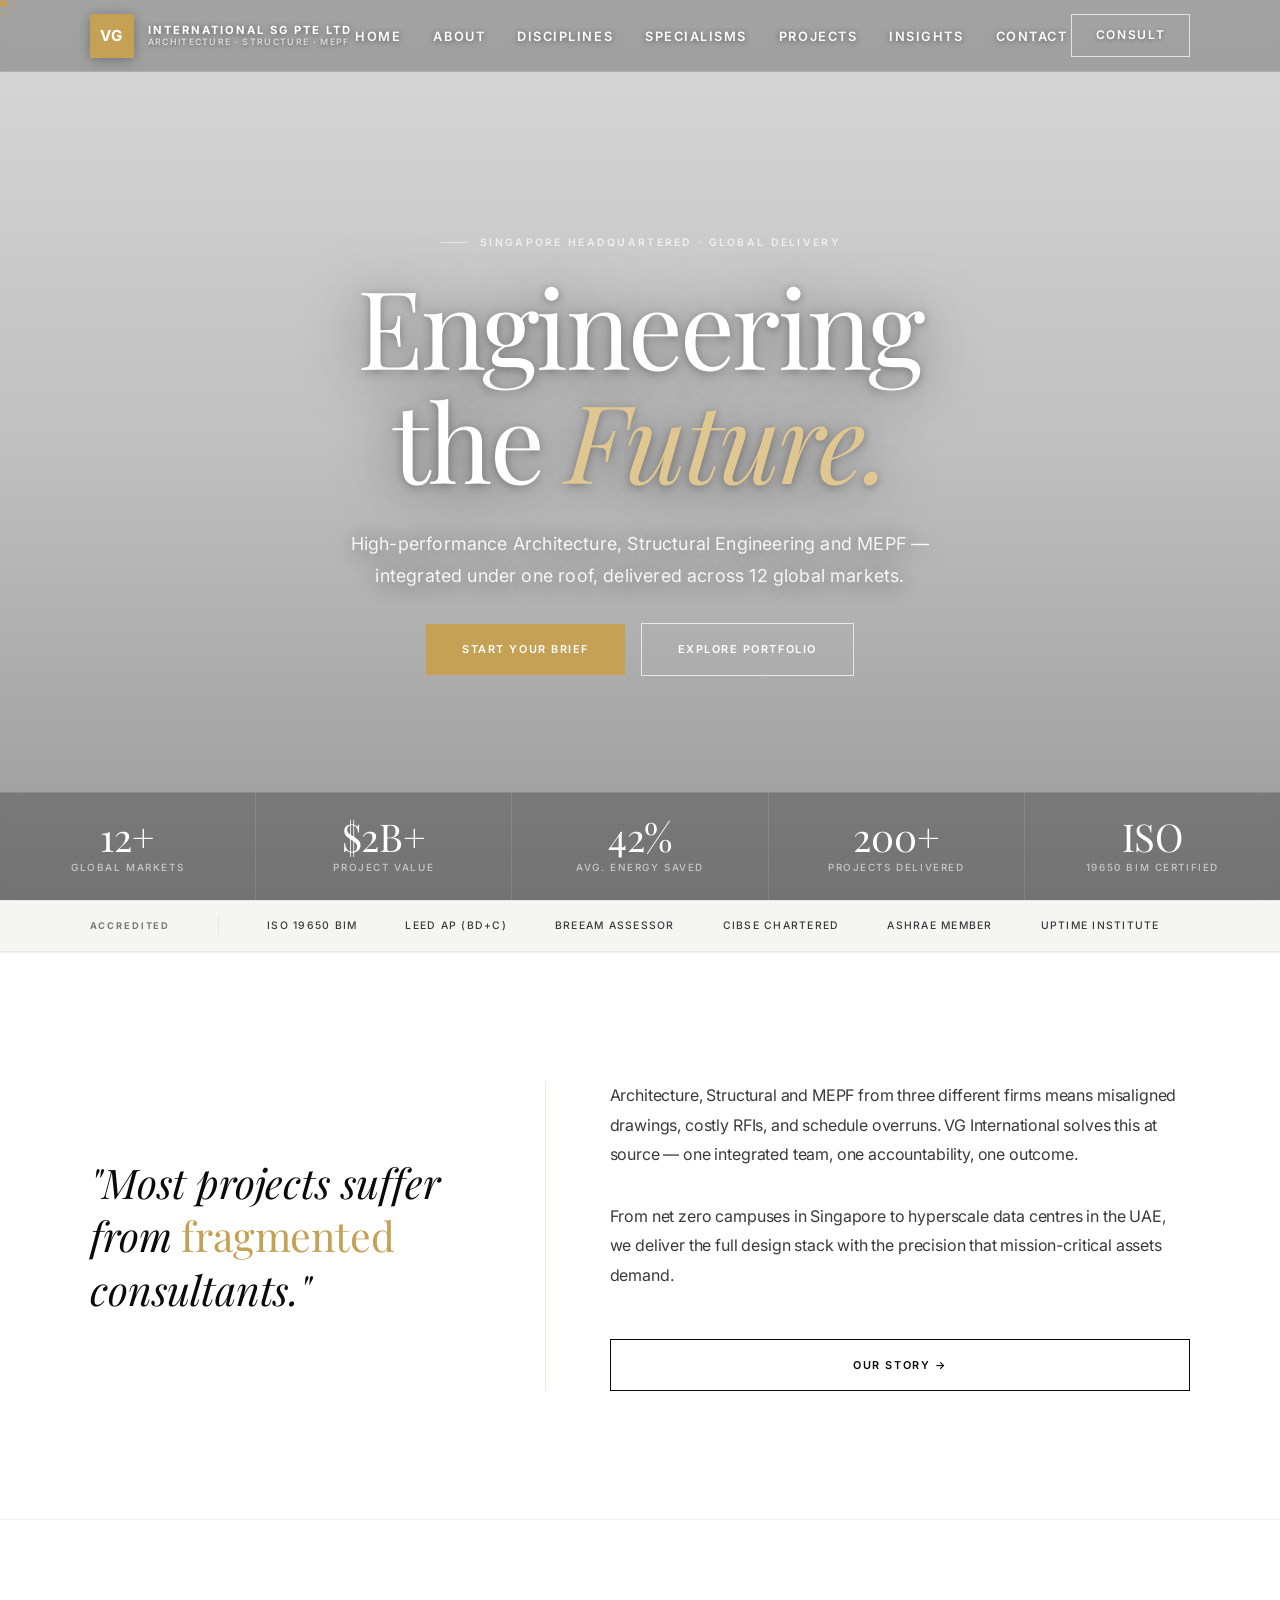
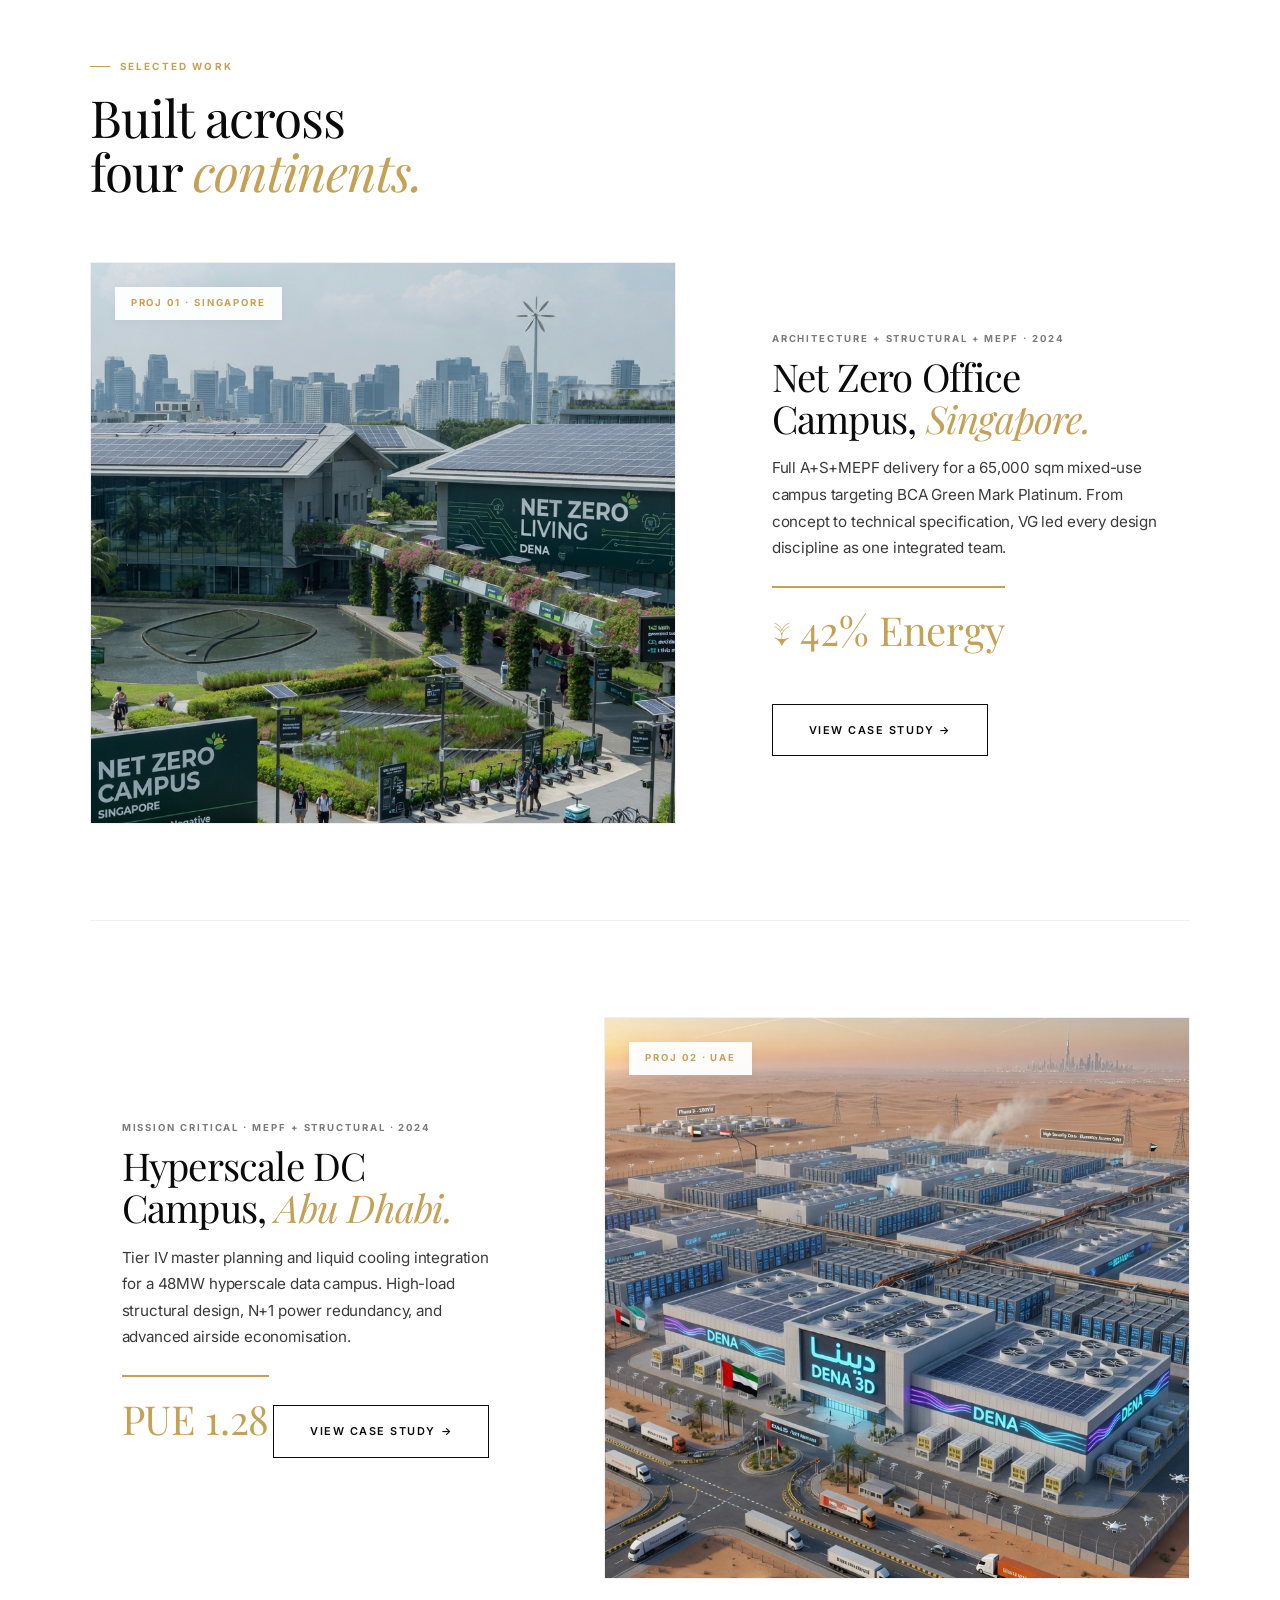
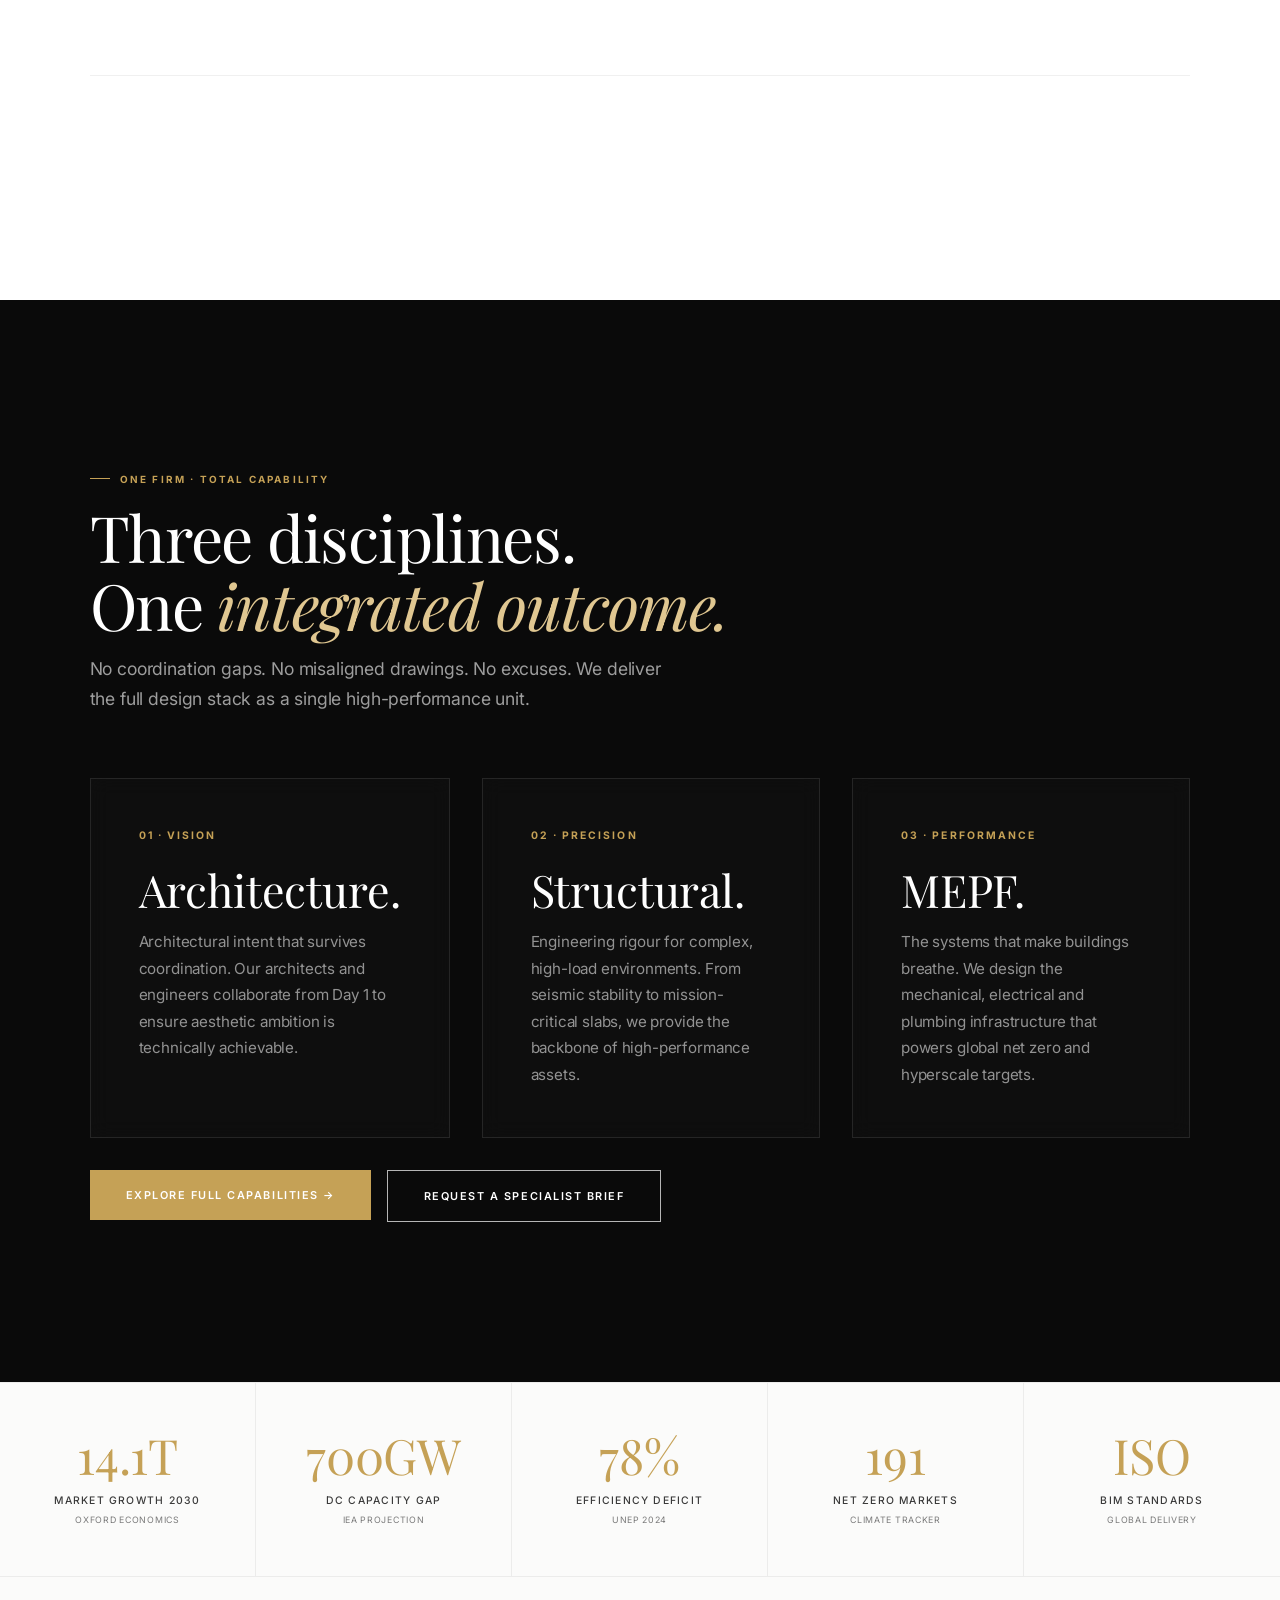
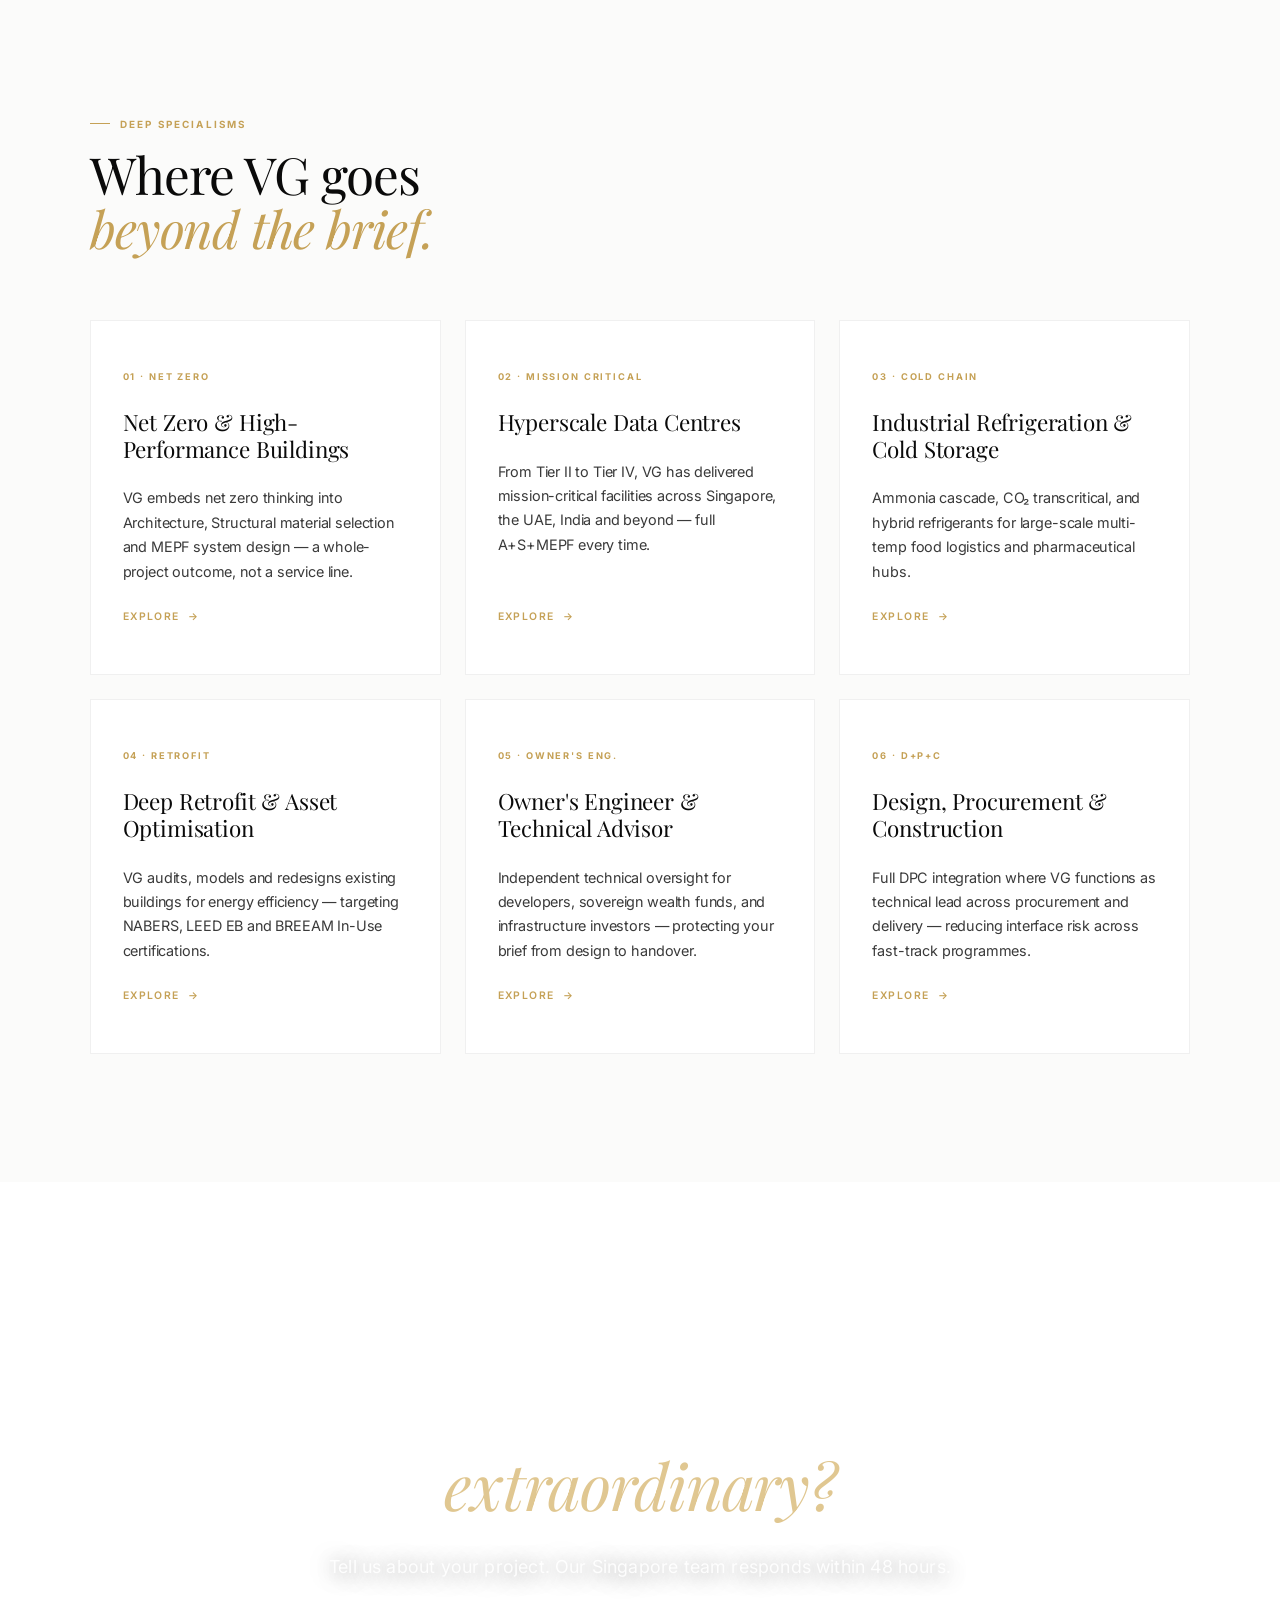
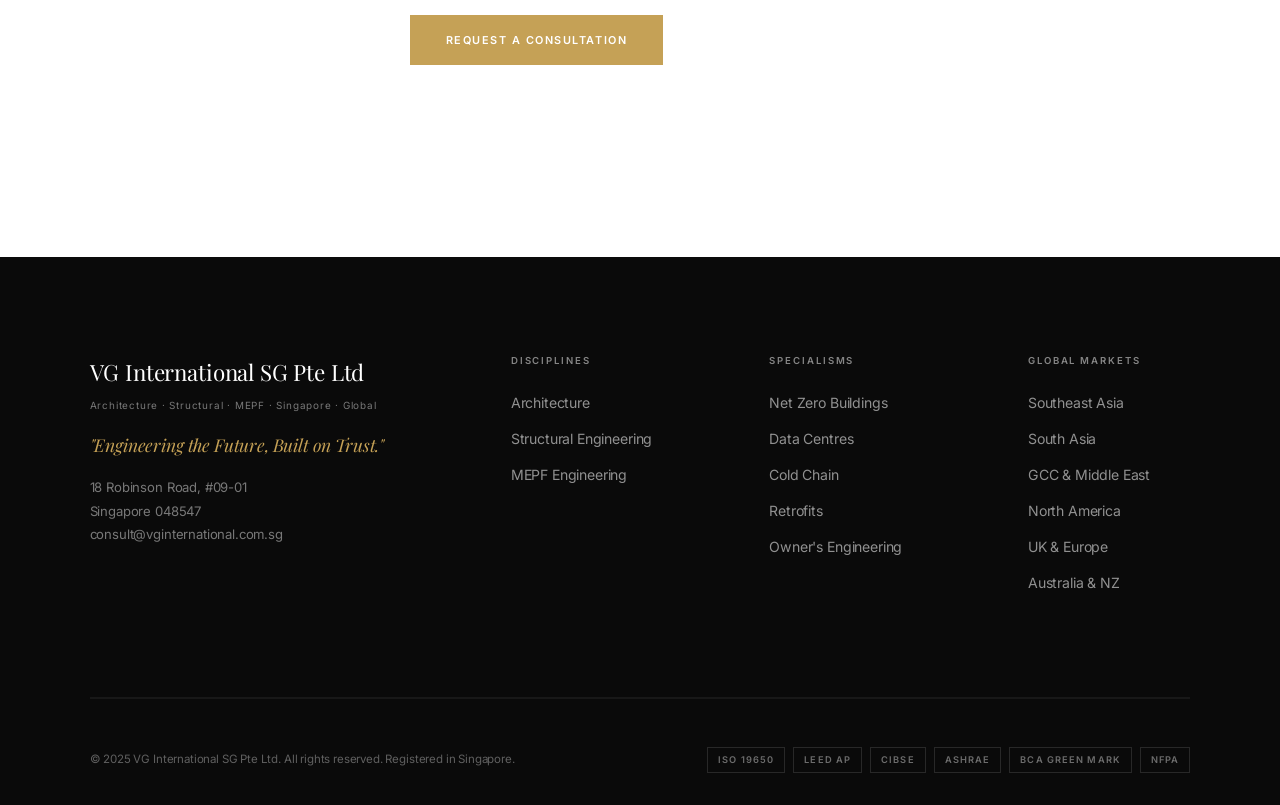
==== commit 24f65c94: "update" ====
--- a/index.html
+++ b/index.html
@@ -119,17 +119,49 @@
 <!-- ═══════════════════════════════════════════
      VIDEO BREAK — Disciplines teaser
 ═══════════════════════════════════════════ -->
-<section class="video-hero medium m0">
-  <div class="video-hero-bg">
+<section class="stack-section reveal-init">
+  <div class="stack-bg">
     <video autoplay muted loop playsinline>
       <source src="Public/grok-video-4b05b2da-9c78-42ac-9faa-d935e0daa63f.mp4" type="video/mp4">
     </video>
   </div>
-  <div class="video-hero-content text-left max-700 pl-side">
-    <div class="eyebrow eyebrow-white">One Firm · Total Capability</div>
-    <h2 class="display-lg">Architecture.<br>Structural. <em>MEPF.</em></h2>
-    <p class="hero-sub mb2">No coordination gaps. No misaligned drawings. No excuses. Three disciplines, one integrated team.</p>
-    <a href="disciplines.html" class="btn btn-gold">Explore Disciplines →</a>
+  
+  <div class="stack-content">
+    <div class="section-header reveal-init">
+      <div class="section-tag" style="color:var(--gold);">One Firm · Total Capability</div>
+      <h2 class="display-lg" style="color:white; margin-bottom:1rem;">Three disciplines.<br>One <em>integrated outcome.</em></h2>
+      <p style="color:rgba(255,255,255,0.6); max-width:600px; font-size:1.1rem; line-height:1.7;">No coordination gaps. No misaligned drawings. No excuses. We deliver the full design stack as a single high-performance unit.</p>
+    </div>
+
+    <div class="stack-grid mt4">
+      
+      <!-- Card 01 -->
+      <div class="stack-card reveal-init">
+        <div class="stack-num">01 · Vision</div>
+        <h3 class="stack-title">Architecture.</h3>
+        <p class="stack-text">Architectural intent that survives coordination. Our architects and engineers collaborate from Day 1 to ensure aesthetic ambition is technically achievable.</p>
+      </div>
+
+      <!-- Card 02 -->
+      <div class="stack-card reveal-init">
+        <div class="stack-num">02 · Precision</div>
+        <h3 class="stack-title">Structural.</h3>
+        <p class="stack-text">Engineering rigour for complex, high-load environments. From seismic stability to mission-critical slabs, we provide the backbone of high-performance assets.</p>
+      </div>
+
+      <!-- Card 03 -->
+      <div class="stack-card reveal-init">
+        <div class="stack-num">03 · Performance</div>
+        <h3 class="stack-title">MEPF.</h3>
+        <p class="stack-text">The systems that make buildings breathe. We design the mechanical, electrical and plumbing infrastructure that powers global net zero and hyperscale targets.</p>
+      </div>
+
+    </div>
+
+    <div class="btn-row v-start mt4 reveal-init">
+      <a href="disciplines.html" class="btn btn-gold">Explore Full Capabilities →</a>
+      <a href="contact.html" class="btn btn-outline-white">Request a Specialist Brief</a>
+    </div>
   </div>
 </section>
 
--- a/css/style.css
+++ b/css/style.css
@@ -192,12 +192,83 @@
 nav.on-video .nav-links a { opacity: 0.95; }
 nav.on-video .nav-links a:hover { color: var(--gold-light); opacity: 1; text-shadow: none; }
 
-/* Scrolled state — clean dark on white, hide the before gradient */
+nav.on-video .nav-links a:hover { color: var(--gold-light); opacity: 1; text-shadow: none; }
+
+/* Scrolled state — clean dark on white */
 nav.scrolled::before { opacity: 0; display: none; }
 nav.scrolled .nav-logo-name { color: var(--ink); text-shadow: none; }
 nav.scrolled .nav-logo-sub  { color: var(--ink-3); text-shadow: none; }
 nav.scrolled .nav-links a   { color: var(--ink); text-shadow: none; opacity: 0.7; }
-
+nav.scrolled .nav-burger span { background: var(--ink); }
+
+.nav-right { display: flex; align-items: center; gap: var(--s3); }
+
+.nav-burger {
+  display: none; width: 40px; height: 40px;
+  background: transparent; border: none;
+  cursor: pointer; position: relative;
+  z-index: 2000;
+}
+
+.nav-burger span {
+  display: block; width: 22px; height: 1.5px;
+  background: #FFF; margin: 5px auto;
+  transition: all 0.4s var(--ease);
+  transform-origin: center;
+}
+
+.nav-burger.active span:nth-child(1) { transform: translateY(6.5px) rotate(45deg); background: var(--ink) !important; }
+.nav-burger.active span:nth-child(2) { opacity: 0; }
+.nav-burger.active span:nth-child(3) { transform: translateY(-6.5px) rotate(-45deg); background: var(--ink) !important; }
+
+/* Mobile Overlay */
+.nav-mobile-overlay {
+  position: fixed; inset: 0;
+  background: rgba(255,255,255,0.96);
+  backdrop-filter: blur(32px);
+  z-index: 3000;
+  display: flex; flex-direction: column;
+  opacity: 0; pointer-events: none;
+  transition: all 0.5s var(--ease);
+  overflow-y: auto;
+  -webkit-overflow-scrolling: touch;
+}
+
+.nav-mobile-overlay.active { opacity: 1; pointer-events: all; }
+
+/* Accessible hidden header */
+.sr-only {
+  position: absolute; width: 1px; height: 1px; padding: 0; margin: -1px;
+  overflow: hidden; clip: rect(0,0,0,0); border: 0;
+}
+
+.mobile-nav-inner {
+  display: flex; flex-direction: column;
+  min-height: 100%;
+  padding: 100px var(--side) 60px; /* Space for the floating burger */
+}
+
+.mobile-nav-links {
+  list-style: none; display: flex; flex-direction: column;
+  gap: var(--s2);
+}
+
+.mobile-nav-links a {
+  font-family: var(--f-display);
+  font-size: clamp(2.4rem, 10vw, 3.5rem); 
+  font-weight: 400;
+  color: var(--ink); text-transform: capitalize;
+  opacity: 0; transition: opacity 0.5s var(--ease);
+  display: block; padding: 8px 0;
+}
+
+.mobile-nav-footer {
+  margin-top: auto; padding-top: var(--s6);
+  border-top: 1px solid var(--border);
+}
+
+.flex-row { display: flex; align-items: center; }
+.gap-s2 { gap: var(--s2); }
 
 .nav-cta {
   font-family: var(--f-body);
@@ -1311,16 +1382,109 @@
    PROMISE / VALUE CARDS
    ============================ */
 .promise-card {
-  padding: var(--s5);
+  padding: var(--s6) var(--s5);
   border: 1px solid var(--border);
   background: var(--bg);
   border-top: 3px solid transparent;
   transition: all 0.4s var(--ease);
+  display: flex; flex-direction: column;
+}
+
+.feat-icon {
+  width: 54px; height: 54px;
+  background: rgba(201,165,90,0.08);
+  border-radius: 8px;
+  display: flex; align-items: center; justify-content: center;
+  margin-bottom: var(--s4);
+  color: var(--gold);
+  border: 1px solid rgba(201,165,90,0.15);
+}
+
+.feat-icon svg {
+  width: 28px; height: 28px;
 }
 
 .promise-card:hover {
   border-top-color: var(--gold);
+  background: var(--bg-2);
   box-shadow: var(--shadow);
+  transform: translateY(-4px);
+}
+
+.sc-title {
+  font-family: var(--f-display);
+  font-size: 1.4rem; font-weight: 400;
+  color: var(--ink); line-height: 1.2;
+}
+
+.sc-text {
+  font-family: var(--f-body);
+  font-size: 0.9rem; color: var(--ink-2);
+  line-height: 1.7;
+}
+
+/* ============================
+   TECHNICAL STACK (HOME)
+   ============================ */
+.stack-section {
+  position: relative;
+  background: var(--ink);
+  color: white;
+  padding: var(--s10) 0; /* Extra vertical space for impact */
+  overflow: hidden;
+}
+
+.stack-bg {
+  position: absolute; inset: 0;
+  opacity: 0.25; z-index: 1;
+}
+.stack-bg video { width: 100%; height: 100%; object-fit: cover; }
+
+.stack-content {
+  position: relative; z-index: 5;
+  padding: 0 var(--side);
+}
+
+.stack-grid {
+  display: grid;
+  grid-template-columns: repeat(3, 1fr);
+  gap: var(--s5);
+  margin-top: var(--s7);
+}
+
+.stack-card {
+  padding: var(--s6);
+  border: 1px solid rgba(255,255,255,0.1);
+  background: rgba(255,255,255,0.02);
+  backdrop-filter: blur(10px);
+  transition: all 0.5s var(--ease);
+  display: flex; flex-direction: column;
+}
+
+.stack-card:hover {
+  background: rgba(255,255,255,0.04);
+  border-color: var(--gold);
+  transform: translateY(-10px);
+}
+
+.stack-num {
+  font-family: var(--f-body);
+  font-size: 0.65rem; font-weight: 700;
+  color: var(--gold); letter-spacing: 0.2em;
+  text-transform: uppercase;
+  margin-bottom: var(--s4);
+}
+
+.stack-title {
+  font-family: var(--f-display);
+  font-size: 2.8rem; font-weight: 400;
+  margin-bottom: var(--s3); line-height: 1;
+}
+
+.stack-text {
+  font-family: var(--f-body);
+  font-size: 0.95rem; color: rgba(255,255,255,0.55);
+  line-height: 1.75;
 }
 
 /* ============================
@@ -1484,6 +1648,18 @@
 .pr-side { padding-right: var(--side); }
 
 /* ============================
+   CLICK / TAP FEEDBACK
+   ============================ */
+.btn:active, 
+.nav-links a:active,
+.mobile-nav-links a:active,
+.proj-card:active,
+.spec-card:active {
+  transform: scale(0.96);
+  opacity: 0.8;
+}
+
+/* ============================
    SCROLL ANIMATIONS
    ============================ */
 .reveal-init {
@@ -1581,10 +1757,12 @@
    RESPONSIVE
    ============================ */
 @media (max-width: 1024px) {
+  :root { --side: 5vw; }
   .spec-grid { grid-template-columns: 1fr 1fr; }
-  .mag-pair, .mag-pair.reverse { grid-template-columns: 1fr; }
+  .mag-pair, .mag-pair.reverse { grid-template-columns: 1fr; gap: var(--s5); }
   .mag-pair.reverse .mag-image, .mag-pair.reverse .mag-text { order: unset; }
-  .statement-band .inner { grid-template-columns: 1fr; }
+  .mag-text, .mag-pair.reverse .mag-text { padding: 0; }
+  .statement-band .inner { grid-template-columns: 1fr; gap: var(--s5); }
   .statement-body { border-left: none; padding-left: 0; border-top: 1px solid var(--border-gold); padding-top: var(--s4); }
   .contact-grid { grid-template-columns: 1fr; }
   .footer-grid { grid-template-columns: 1fr 1fr; }
@@ -1594,18 +1772,58 @@
 }
 
 @media (max-width: 768px) {
-  :root { --side: 1.5rem; }
-  .spec-grid, .proj-grid, .three-col, .four-col, .grid-3, .grid-4, .projects-grid { grid-template-columns: 1fr; }
+  :root { --side: 1.5rem; --s9: 80px; --s8: 64px; }
+  
+  /* Nav Mobile */
+  .nav-links { display: none; }
+  .nav-burger { display: block; }
+  .nav-cta { display: none; }
+  .nav-right .nav-cta { display: inline-flex; padding: 8px 16px; font-size: 0.6rem; }
+
+  /* Typography */
+  .display-xl { font-size: 3.5rem; }
+  .display-lg { font-size: 2.8rem; }
+  .display-section { font-size: 2.2rem; }
+  
+  /* Visuals */
+  .mag-image img { height: 350px; }
+  .video-hero.tall { height: 60vh; }
+  .video-hero.medium { height: 45vh; }
+
+  /* Grids */
+  .spec-grid, .proj-grid, .three-col, .four-col, .grid-3, .grid-4, .projects-grid, .stack-grid { grid-template-columns: 1fr; }
   .grid-2 { grid-template-columns: 1fr; }
   .insights-grid { grid-template-columns: 1fr; }
   .keyword-grid { grid-template-columns: 1fr; }
   .roadmap-grid { grid-template-columns: repeat(2, 1fr); }
   .stats-strip { grid-template-columns: repeat(2, 1fr); }
+  
+  /* Cards */
   .article-card { grid-template-columns: 1fr; }
-  .article-thumb { height: 160px; border-right: none; border-bottom: 1px solid var(--border); }
+  .article-thumb { height: 200px; border-right: none; border-bottom: 1px solid var(--border); }
   .spec-inner { grid-template-columns: 1fr !important; }
   .disc-header { grid-template-columns: 1fr !important; }
-  .nav-links { display: none; }
+  
   .hero-stats-bar { display: grid; grid-template-columns: 1fr 1fr; }
   .hstat:nth-child(n+3) { display: none; }
-}
+  
+  /* Footer */
+  .footer-grid { grid-template-columns: 1fr; gap: var(--s5); }
+}
+
+@media (max-width: 480px) {
+  :root { --s9: 64px; --s8: 48px; }
+  .display-xl { font-size: 2.8rem; }
+  .display-lg { font-size: 2.22rem; }
+  .stack-title { font-size: 2.2rem; }
+  .hstat-num { font-size: 1.8rem; }
+  .mag-title { font-size: 1.8rem; }
+  .roadmap-grid { grid-template-columns: 1fr; }
+  .stats-strip { grid-template-columns: 1fr; }
+  
+  /* Header Polish */
+  .nav-logo-name { font-size: 0.6rem; letter-spacing: 0.12em; }
+  .nav-logo-sub { display: none; }
+  .nav-right { gap: 8px; }
+  .nav-cta { padding: 8px 12px; font-size: 0.55rem; }
+}
